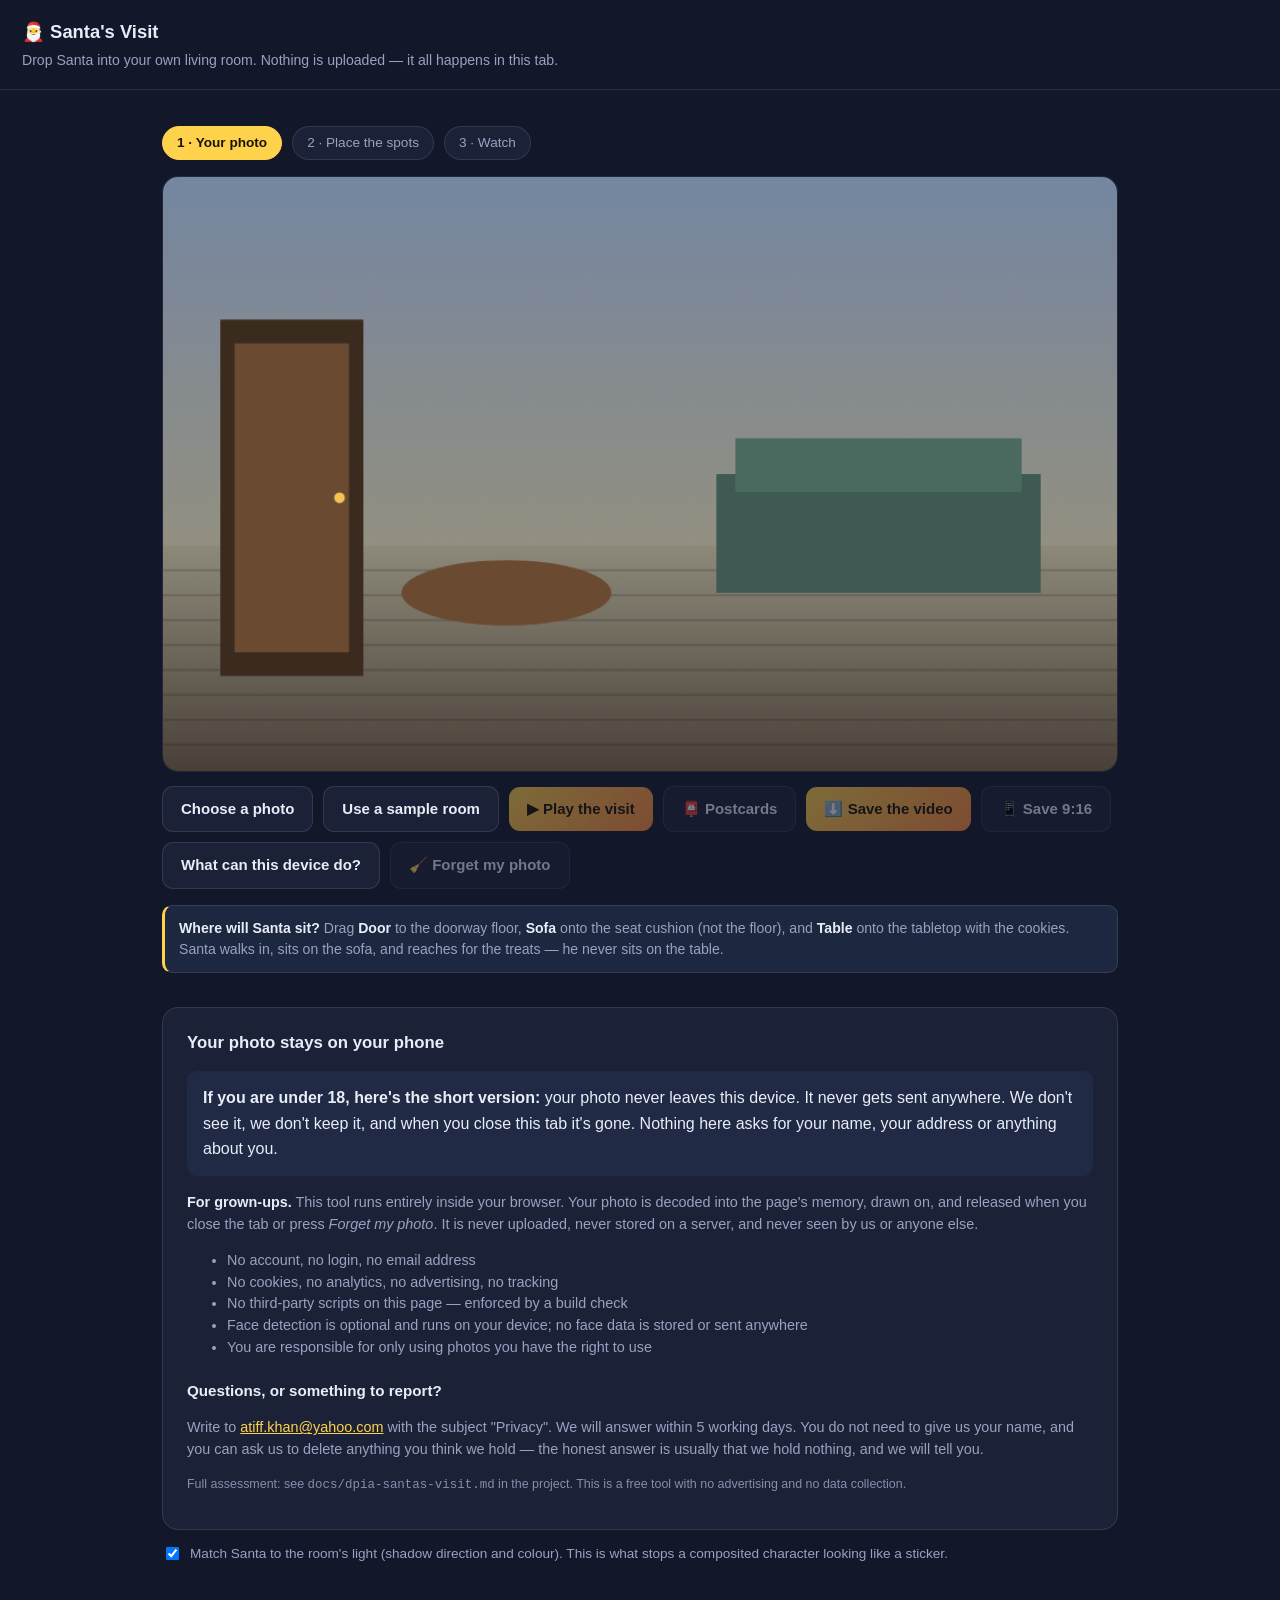
==== index.html @ 7af02dea "Ship Santa's Visit as single copy with sofa seating fixes Replace the bridge-only tree with the Sant" ====
<!DOCTYPE html>
<html lang="en">
<head>
<meta charset="UTF-8">
<meta name="viewport" content="width=device-width, initial-scale=1.0">
<title>Santa's Visit</title>
<style>
  :root { --bg:#12172a; --panel:#1b2238; --line:rgba(255,255,255,.10);
          --text:#e9edf7; --mute:#98a2c0; --accent:#ffd24c; }
  * { box-sizing:border-box; }
  body { margin:0; background:var(--bg); color:var(--text);
         font:15px/1.5 -apple-system,BlinkMacSystemFont,"Segoe UI",Roboto,sans-serif; }
  header { padding:18px 22px; border-bottom:1px solid var(--line); }
  header h1 { margin:0; font-size:1.15rem; }
  header p { margin:4px 0 0; color:var(--mute); font-size:.88rem; }
  .wrap { max-width:1000px; margin:0 auto; padding:20px 22px 60px; }
  .steps { display:flex; gap:10px; flex-wrap:wrap; margin:16px 0; }
  .step { background:var(--panel); border:1px solid var(--line); border-radius:999px;
          padding:6px 14px; font-size:.85rem; color:var(--mute); }
  .step.on { color:#1a1400; background:var(--accent); border-color:var(--accent); font-weight:600; }
  .stage { position:relative; background:#0b1020; border:1px solid var(--line);
           border-radius:16px; overflow:hidden; }
  canvas { display:block; width:100%; height:auto; }
  .pin { position:absolute; transform:translate(-50%,-50%); cursor:grab;
         font-size:26px; filter:drop-shadow(0 2px 4px rgba(0,0,0,.6)); user-select:none; }
  .pin.drag { cursor:grabbing; }
  .pin span { position:absolute; left:50%; top:100%; transform:translateX(-50%);
              background:rgba(0,0,0,.65); color:#fff; font-size:11px; padding:2px 7px;
              border-radius:999px; white-space:nowrap; }
  .bar { display:flex; gap:10px; align-items:center; flex-wrap:wrap; margin-top:14px; }
  button { font:inherit; font-weight:600; padding:11px 18px; border-radius:11px;
           border:0; cursor:pointer; background:linear-gradient(135deg,#ffd24c,#ff8b3d); color:#1a1400; }
  button.ghost { background:var(--panel); color:var(--text); border:1px solid var(--line); }
  button:disabled { opacity:.45; cursor:not-allowed; }
  .note { background:#1d2740; border:1px solid var(--line); border-left:3px solid var(--accent);
          border-radius:10px; padding:12px 14px; margin:16px 0; color:var(--mute); font-size:.88rem; }
  .note b { color:var(--text); }
  .privacy-box { margin-top:34px; background:var(--panel); border:1px solid var(--line);
                 border-radius:16px; padding:22px 24px; }
  .privacy-box h2 { margin:0 0 12px; font-size:1.05rem; }
  .privacy-box h3 { margin:22px 0 6px; font-size:.95rem; }
  .privacy-box p, .privacy-box li { color:var(--mute); font-size:.9rem; }
  .privacy-box strong { color:var(--text); }
  .privacy-box a { color:var(--accent); }
  /* The short version a child can actually read. */
  .privacy-box .kid { background:#202a45; border-left:3px solid var(--good);
                      border-radius:10px; padding:14px 16px; color:var(--text);
                      font-size:1rem; line-height:1.6; }
  .privacy-box .fine { font-size:.78rem; opacity:.85; }
  label.privacy { display:flex; gap:8px; align-items:flex-start; color:var(--mute);
                  font-size:.85rem; margin-top:14px; }
</style>
</head>
<body>
<header>
  <h1>🎅 Santa's Visit</h1>
  <p>Drop Santa into your own living room. Nothing is uploaded — it all happens in this tab.</p>
</header>

<div class="wrap">
  <div class="steps" id="steps">
    <div class="step on" data-s="0">1 · Your photo</div>
    <div class="step" data-s="1">2 · Place the spots</div>
    <div class="step" data-s="2">3 · Watch</div>
  </div>

  <div class="stage" id="stage">
    <canvas id="cv" width="900" height="560"></canvas>
    <div class="pin" id="pin-door"   style="left:0;top:0">🚪<span>Door</span></div>
    <div class="pin" id="pin-sofa"   style="left:0;top:0">🛋️<span>Sofa</span></div>
    <div class="pin" id="pin-table"  style="left:0;top:0">🍪<span>Table</span></div>
  </div>

  <div class="bar">
    <button class="ghost" id="choose">Choose a photo</button>
    <input type="file" id="file" accept="image/*" hidden>
    <button class="ghost" id="sample">Use a sample room</button>
    <button id="play" disabled>▶ Play the visit</button>
    <button class="ghost" id="cards" disabled>📮 Postcards</button>
    <button id="save" disabled>⬇️ Save the video</button>
    <button class="ghost" id="vertical" disabled>📱 Save 9:16</button>
    <button class="ghost" id="caps" type="button">What can this device do?</button>
    <button class="ghost" id="forget" disabled>🧹 Forget my photo</button>
  </div>

  <div class="note">
    <b>Where will Santa sit?</b> Drag <b>Door</b> to the doorway floor, <b>Sofa</b>
    onto the seat cushion (not the floor), and <b>Table</b> onto the tabletop with
    the cookies. Santa walks in, sits on the sofa, and reaches for the treats —
    he never sits on the table.
  </div>

  <p id="note" style="color:#ffd24c;font-weight:600;margin:10px 0 0"></p>

  <section class="privacy-box">
    <h2>Your photo stays on your phone</h2>

    <p class="kid">
      <strong>If you are under 18, here's the short version:</strong>
      your photo never leaves this device. It never gets sent anywhere.
      We don't see it, we don't keep it, and when you close this tab it's gone.
      Nothing here asks for your name, your address or anything about you.
    </p>

    <p>
      <strong>For grown-ups.</strong> This tool runs entirely inside your browser.
      Your photo is decoded into the page's memory, drawn on, and released when
      you close the tab or press <em>Forget my photo</em>. It is never uploaded,
      never stored on a server, and never seen by us or anyone else.
    </p>

    <ul>
      <li>No account, no login, no email address</li>
      <li>No cookies, no analytics, no advertising, no tracking</li>
      <li>No third-party scripts on this page — enforced by a build check</li>
      <li>Face detection is optional and runs on your device; no face data is
          stored or sent anywhere</li>
      <li>You are responsible for only using photos you have the right to use</li>
    </ul>

    <!-- Children's code standard 15: children must have a clear, reachable way to
         report a concern or ask for something to be removed. -->
    <h3>Questions, or something to report?</h3>
    <p>
      Write to <a href="mailto:atiff.khan@yahoo.com?subject=Santa%27s%20Visit%20%E2%80%94%20privacy">atiff.khan@yahoo.com</a>
      with the subject "Privacy". We will answer within 5 working days.
      You do not need to give us your name, and you can ask us to delete
      anything you think we hold &mdash; the honest answer is usually that we
      hold nothing, and we will tell you.
    </p>
    <p class="fine">
      Full assessment: see <code>docs/dpia-santas-visit.md</code> in the
      project. This is a free tool with no advertising and no data collection.
    </p>
  </section>

  <label class="privacy">
    <input type="checkbox" id="light" checked>
    Match Santa to the room's light (shadow direction and colour). This is what
    stops a composited character looking like a sticker.
  </label>
</div>

<script src="santa.js"></script>
<script src="engine.js"></script>
<script src="postcards.js"></script>
<script src="export.js"></script>
<script>
(function () {
  const cv = document.getElementById("cv"), ctx = cv.getContext("2d");
  const stage = document.getElementById("stage");
  const pins = {
    door: document.getElementById("pin-door"),
    sofa: document.getElementById("pin-sofa"),
    table: document.getElementById("pin-table"),
  };
  const playBtn = document.getElementById("play");
  const wipeBtn = document.getElementById("forget");
  // Hoisted with the other lookups: reset() references these, and keeping them
  // below their first use would leave a temporal-dead-zone trap for whoever
  // edits this next.
  const saveBtn = document.getElementById("save");
  const vertBtn = document.getElementById("vertical");
  const capsBtn = document.getElementById("caps");

  let photo = null, anchors = null, phase = 0, t0 = 0, raf = 0;

  // A built-in sample room so the demo works before you choose a photo.
  function sampleRoom() {
    const g = ctx.createLinearGradient(0, 0, 0, cv.height);
    g.addColorStop(0, "#6d7f9c"); g.addColorStop(0.62, "#8d8a7a"); g.addColorStop(1, "#4a4038");
    ctx.fillStyle = g; ctx.fillRect(0, 0, cv.width, cv.height);
    // back wall + floor boards
    ctx.fillStyle = "rgba(255,255,255,.05)"; ctx.fillRect(0, 0, cv.width, cv.height * 0.62);
    ctx.strokeStyle = "rgba(0,0,0,.16)"; ctx.lineWidth = 2;
    for (let i = 1; i < 9; i++) {
      const y = cv.height * (0.62 + i * 0.042);
      ctx.beginPath(); ctx.moveTo(0, y); ctx.lineTo(cv.width, y); ctx.stroke();
    }
    // sofa (right), table (centre-left), door (left)
    ctx.fillStyle = "#3f5a52";
    ctx.fillRect(cv.width * 0.58, cv.height * 0.50, cv.width * 0.34, cv.height * 0.20);
    ctx.fillStyle = "#4a6a60";
    ctx.fillRect(cv.width * 0.60, cv.height * 0.44, cv.width * 0.30, cv.height * 0.09);
    ctx.fillStyle = "#6b4a32";
    ctx.beginPath(); ctx.ellipse(cv.width * 0.36, cv.height * 0.70, cv.width * 0.11, cv.height * 0.055, 0, 0, 7); ctx.fill();
    ctx.fillStyle = "#3b2b1e";
    ctx.fillRect(cv.width * 0.06, cv.height * 0.24, cv.width * 0.15, cv.height * 0.60);
    ctx.fillStyle = "#6b4a32";
    ctx.fillRect(cv.width * 0.075, cv.height * 0.28, cv.width * 0.12, cv.height * 0.52);
    ctx.fillStyle = "#f5c451";
    ctx.beginPath(); ctx.arc(cv.width * 0.185, cv.height * 0.54, 5, 0, 7); ctx.fill();
    return "sample";
  }

  function setStep(n) {
    document.querySelectorAll(".step").forEach(s => s.classList.toggle("on", +s.dataset.s === n));
  }
  function showPins(on) {
    Object.values(pins).forEach(p => p.style.display = on ? "" : "none");
  }
  function placePins() {
    if (!anchors) return;
    for (const k in pins) {
      pins[k].style.left = (anchors[k].x / cv.width * 100) + "%";
      pins[k].style.top = (anchors[k].y / cv.height * 100) + "%";
    }
  }

  // ---- drag the markers ----
  let drag = null;
  for (const key in pins) {
    const el = pins[key];
    el.addEventListener("pointerdown", e => {
      e.preventDefault(); el.setPointerCapture(e.pointerId);
      drag = key; el.classList.add("drag"); stopPlay();
    });
    el.addEventListener("pointermove", e => {
      if (drag !== key || !anchors) return;
      const r = stage.getBoundingClientRect();
      anchors[key] = {
        x: Math.max(0, Math.min(cv.width, (e.clientX - r.left) / r.width * cv.width)),
        y: Math.max(0, Math.min(cv.height, (e.clientY - r.top) / r.height * cv.height)),
      };
      placePins(); draw(0);
    });
    const end = () => { if (drag === key) { drag = null; el.classList.remove("drag"); } };
    el.addEventListener("pointerup", end);
    el.addEventListener("pointercancel", end);
  }

  // ---- render ----
  function draw(time) {
    const matchLight = document.getElementById("light").checked;
    const scene = {
      w: cv.width, h: cv.height, anchors, photo,
      duration: 11, light: { x: -0.55, y: 0.35 }, matchLight,
      tint: photo ? Scene.sampleRoomColour(ctx, cv.width, cv.height) : { r: 1, g: 1, b: 1 },
    };
    Scene.renderFrame(ctx, Santa, scene, time);
  }

  function loop(ts) {
    if (!t0) t0 = ts;
    const el = (ts - t0) / 1000;
    draw(el % 11.6);
    raf = requestAnimationFrame(loop);
  }
  function stopPlay() { cancelAnimationFrame(raf); raf = 0; t0 = 0; }

  function play() {
    if (!anchors) return;
    setStep(2); showPins(false); playBtn.disabled = true;
    stopPlay(); t0 = 0; raf = requestAnimationFrame(loop);
    setTimeout(() => {           // loop once, then hand control back
      showPins(true); playBtn.disabled = false; setStep(1); stopPlay(); draw(0);
    }, 11600);
  }

  // ---- photo input: read locally, never uploaded ----
  document.getElementById("choose").addEventListener("click", () => document.getElementById("file").click());
  document.getElementById("file").addEventListener("change", e => {
    const f = e.target.files && e.target.files[0];
    if (!f) return;
    const url = URL.createObjectURL(f);
    const img = new Image();
    img.onload = () => {
      // Downscale large photos: a 108MP phone photo will not fit a canvas.
      const MAXW = 1600;
      const s = Math.min(1, MAXW / img.width);
      cv.width = Math.round(img.width * s);
      cv.height = Math.round(img.height * s);
      photo = img; URL.revokeObjectURL(url);
      reset(); setStep(1);
    };
    img.src = url;
  });

  document.getElementById("sample").addEventListener("click", () => {
    photo = null;
    cv.width = 900; cv.height = 560;
    sampleRoom(); reset(); setStep(1);
  });

  function reset() {
    // Sofa pin = seat cushion; door = floor; table = tabletop with treats.
    anchors = {
      door:  { x: cv.width * 0.14, y: cv.height * 0.86 },
      sofa:  { x: cv.width * 0.74, y: cv.height * 0.56 },
      table: { x: cv.width * 0.36, y: cv.height * 0.68 },
    };
    playBtn.disabled = false; wipeBtn.disabled = false;
    document.getElementById("cards").disabled = false;
    saveBtn.disabled = false; vertBtn.disabled = false;
    showPins(true); placePins(); draw(0);
  }

  // ---- postcards --------------------------------------------------------
  // Three keepsakes from the same room: the captured moment, a certificate,
  // and the route map. All drawn on this device; nothing is uploaded.
  const CARDS = [
    ["evidence",    "The Evidence"],
    ["certificate", "Certificate of Good Behaviour"],
    ["route",       "Santa's Route Log"],
  ];
  let cardIdx = 0;
  const note = document.getElementById("note");
  function drawCard() {
    if (!anchors) return;
    // Flatten the room into its own canvas so the card can composite it.
    const base = document.createElement("canvas");
    base.width = cv.width; base.height = cv.height;
    base.getContext("2d").drawImage(photo, 0, 0, cv.width, cv.height);
    ctx.clearRect(0, 0, cv.width, cv.height);
    Postcards.render(ctx, CARDS[cardIdx][0], {
      w: cv.width, h: cv.height, room: base, anchors,
      roomW: cv.width, roomH: cv.height,
      date: new Date().toLocaleDateString(undefined, { day: "numeric", month: "long" }),
    });
  }
  document.getElementById("cards").addEventListener("click", () => {
    if (!anchors || !photo) return;
    stopPlay(); showPins(false); setStep(2);
    drawCard();
    note.textContent = CARDS[cardIdx][1];
    cardIdx = (cardIdx + 1) % CARDS.length;
    document.getElementById("cards").textContent = "📮 Next: " + CARDS[cardIdx][1];
  });

  // Vertical 9:16 for Stories / Reels / TikTok / Shorts. Re-renders at each
  // step and letterboxes, so the door and the sofa both survive the crop.
  vertBtn.addEventListener("click", async () => {
    if (!anchors) return;
    stopPlay(); showPins(false);
    vertBtn.disabled = true;
    try {
      const res = await ExportVideo.exportVideo(cv, sceneRenderer(), {
        duration: 11, fps: 30,
        onProgress: (f) => { note.textContent = "Making the vertical cut… " + Math.round(f * 100) + "%"; },
      });
      const v = ExportVideo.verticalCanvas(cv, { caption: "Santa came to our house 🎅" });
      const vctx = v.getContext("2d");
      const out = document.createElement("canvas");
      out.width = v.width; out.height = v.height;
      const octx = out.getContext("2d");
      const track = v.captureStream(0);
      const t2 = track.getVideoTracks()[0];
      const chunks = [];
      const mime = ExportVideo.capabilities().mime;
      const rec = new MediaRecorder(track, { mimeType: mime, videoBitsPerSecond: 3_000_000 });
      rec.ondataavailable = (e) => { if (e.data && e.data.size) chunks.push(e.data); };
      const stopped = new Promise((r) => { rec.onstop = r; });
      rec.start();
      const total = res.frames;
      for (let i = 0; i < total; i++) {
        sceneRenderer()(i / (total - 1));
        octx.drawImage(v, 0, 0);
        if (t2.requestFrame) t2.requestFrame();
        await new Promise((r) => requestAnimationFrame(r));
      }
      rec.stop(); await stopped; t2.stop();
      const blob = new Blob(chunks, { type: mime });
      ExportVideo.download(blob, ExportVideo.suggestName("vertical." + (mime.indexOf("mp4") === 0 ? "mp4" : "webm")));
      note.textContent = "Vertical saved · " + v.width + "x" + v.height;
    } catch (e) {
      note.textContent = "Could not save the vertical cut: " + e.message;
    } finally {
      vertBtn.disabled = false;
    }
  });

  playBtn.addEventListener("click", play);

  // ---- save the video ----------------------------------------------------
  // Frame-paced, not wall-clock paced, so the file cannot claim a duration it
  // does not have. See export.js for why that matters.
  function sceneRenderer() {
    return (t) => Scene.renderFrame(ctx, Santa, {
      w: cv.width, h: cv.height, anchors, photo, duration: 11,
      light: { x: -0.55, y: 0.35 },
      matchLight: document.getElementById("light").checked,
      tint: photo ? Scene.sampleRoomColour(ctx, cv.width, cv.height)
                  : { r: 1, g: 1, b: 1 },
    }, t * 11);
  }

  capsBtn.addEventListener("click", () => {
    const c = ExportVideo.capabilities();
    note.textContent = c.mediaRecorder
      ? "Recorder: " + c.mime + (c.sharesToWhatsApp ? " (WhatsApp-ready)" : " (not WhatsApp-ready)") +
        " · frame-paced: " + (c.deterministic ? "yes" : "no, falls back to realtime") +
        " · WebCodecs: " + (c.webCodecs ? "yes" : "no")
      : "This browser cannot record video.";
  });

  saveBtn.addEventListener("click", async () => {
    if (!anchors) return;
    stopPlay(); showPins(false);
    saveBtn.disabled = true;
    const was = note.textContent;
    try {
      const res = await ExportVideo.exportVideo(cv, sceneRenderer(), {
        duration: 11, fps: 30,
        onProgress: (f) => { note.textContent = "Recording… " + Math.round(f * 100) + "%"; },
      });
      if (res.size < 10000) throw new Error("The recording came out empty.");
      ExportVideo.download(res.blob, ExportVideo.suggestName(res.mime.indexOf("mp4") === 0 ? "mp4" : "webm"));
      note.textContent = "Saved · " + (res.size / 1048576).toFixed(1) + " MB · " +
        res.mime.split(";")[0] + (res.deterministic ? " · frame-accurate" : " · realtime");
    } catch (e) {
      note.textContent = "Could not save: " + e.message;
    } finally {
      saveBtn.disabled = false;
      setTimeout(() => { if (note.textContent.indexOf("Saved") === 0) note.textContent = was; }, 4000);
    }
  });
  document.getElementById("light").addEventListener("change", () => draw(0));

  // The privacy kill switch (FR-19): drop every trace of the photo.
  wipeBtn.addEventListener("click", () => {
    stopPlay();
    if (photo) { photo.src && (photo.src = ""); photo = null; }
    document.getElementById("file").value = "";
    anchors = null; showPins(false);
    ctx.clearRect(0, 0, cv.width, cv.height);
    playBtn.disabled = true; wipeBtn.disabled = true;
    document.getElementById("cards").disabled = true;
    saveBtn.disabled = true; vertBtn.disabled = true; setStep(0);
  });

  // Start on the sample so the page is never empty.
  cv.width = 900; cv.height = 560; sampleRoom(); showPins(false);
})();
</script>
</body>
</html>
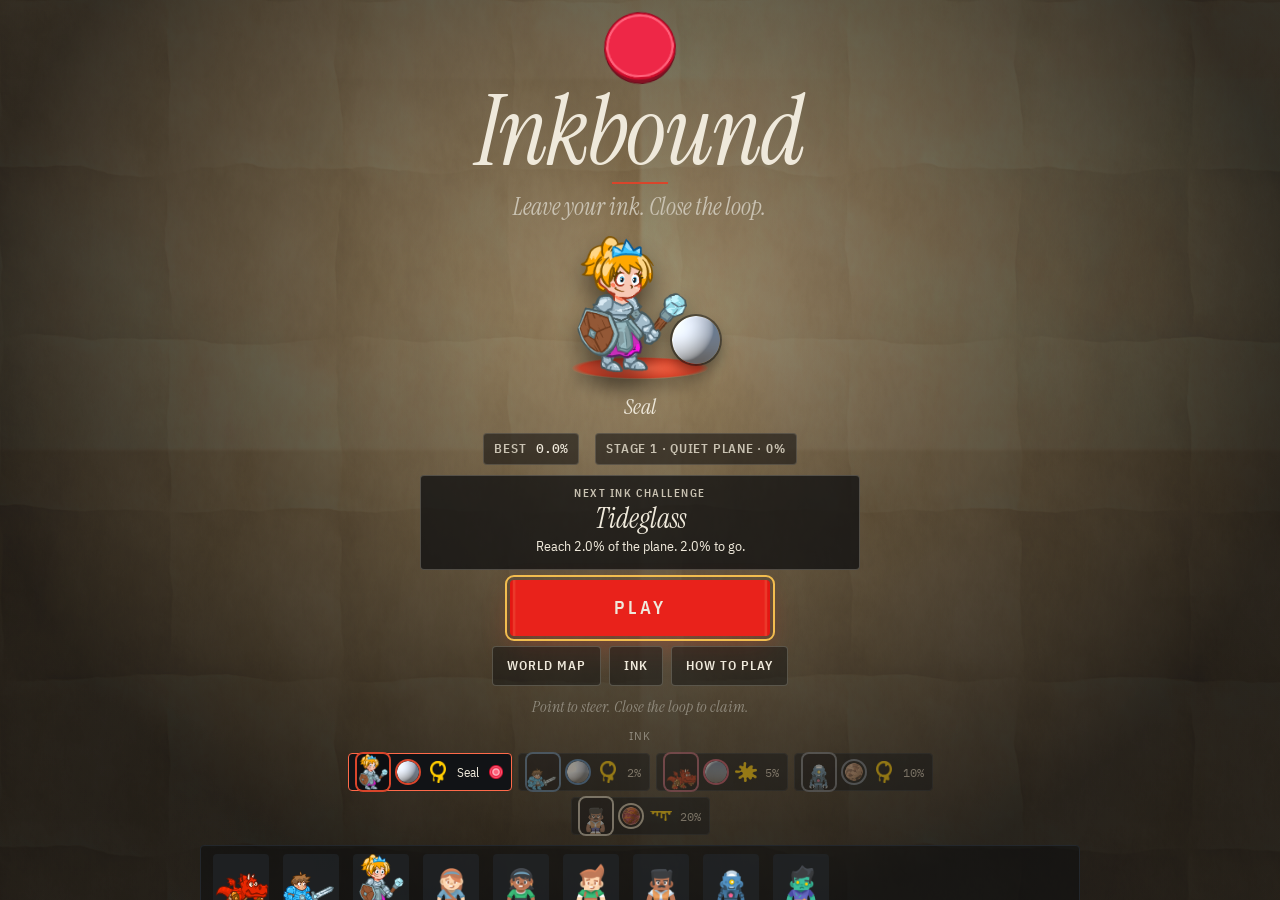
==== commit 9d5610f9: "Publish the Inkbound site root for GitHub Pages. index.html, src, css, and assets sit at the branch " ====
--- a/index.html
+++ b/index.html
@@ -1,436 +1,208 @@
-<!DOCTYPE html>
+<!doctype html>
 <html lang="en">
 <head>
-<meta charset="UTF-8">
-<meta name="viewport" content="width=device-width, initial-scale=1.0">
-<title>Santa's Visit</title>
-<style>
-  :root { --bg:#12172a; --panel:#1b2238; --line:rgba(255,255,255,.10);
-          --text:#e9edf7; --mute:#98a2c0; --accent:#ffd24c; }
-  * { box-sizing:border-box; }
-  body { margin:0; background:var(--bg); color:var(--text);
-         font:15px/1.5 -apple-system,BlinkMacSystemFont,"Segoe UI",Roboto,sans-serif; }
-  header { padding:18px 22px; border-bottom:1px solid var(--line); }
-  header h1 { margin:0; font-size:1.15rem; }
-  header p { margin:4px 0 0; color:var(--mute); font-size:.88rem; }
-  .wrap { max-width:1000px; margin:0 auto; padding:20px 22px 60px; }
-  .steps { display:flex; gap:10px; flex-wrap:wrap; margin:16px 0; }
-  .step { background:var(--panel); border:1px solid var(--line); border-radius:999px;
-          padding:6px 14px; font-size:.85rem; color:var(--mute); }
-  .step.on { color:#1a1400; background:var(--accent); border-color:var(--accent); font-weight:600; }
-  .stage { position:relative; background:#0b1020; border:1px solid var(--line);
-           border-radius:16px; overflow:hidden; }
-  canvas { display:block; width:100%; height:auto; }
-  .pin { position:absolute; transform:translate(-50%,-50%); cursor:grab;
-         font-size:26px; filter:drop-shadow(0 2px 4px rgba(0,0,0,.6)); user-select:none; }
-  .pin.drag { cursor:grabbing; }
-  .pin span { position:absolute; left:50%; top:100%; transform:translateX(-50%);
-              background:rgba(0,0,0,.65); color:#fff; font-size:11px; padding:2px 7px;
-              border-radius:999px; white-space:nowrap; }
-  .bar { display:flex; gap:10px; align-items:center; flex-wrap:wrap; margin-top:14px; }
-  button { font:inherit; font-weight:600; padding:11px 18px; border-radius:11px;
-           border:0; cursor:pointer; background:linear-gradient(135deg,#ffd24c,#ff8b3d); color:#1a1400; }
-  button.ghost { background:var(--panel); color:var(--text); border:1px solid var(--line); }
-  button:disabled { opacity:.45; cursor:not-allowed; }
-  .note { background:#1d2740; border:1px solid var(--line); border-left:3px solid var(--accent);
-          border-radius:10px; padding:12px 14px; margin:16px 0; color:var(--mute); font-size:.88rem; }
-  .note b { color:var(--text); }
-  .privacy-box { margin-top:34px; background:var(--panel); border:1px solid var(--line);
-                 border-radius:16px; padding:22px 24px; }
-  .privacy-box h2 { margin:0 0 12px; font-size:1.05rem; }
-  .privacy-box h3 { margin:22px 0 6px; font-size:.95rem; }
-  .privacy-box p, .privacy-box li { color:var(--mute); font-size:.9rem; }
-  .privacy-box strong { color:var(--text); }
-  .privacy-box a { color:var(--accent); }
-  /* The short version a child can actually read. */
-  .privacy-box .kid { background:#202a45; border-left:3px solid var(--good);
-                      border-radius:10px; padding:14px 16px; color:var(--text);
-                      font-size:1rem; line-height:1.6; }
-  .privacy-box .fine { font-size:.78rem; opacity:.85; }
-  label.privacy { display:flex; gap:8px; align-items:flex-start; color:var(--mute);
-                  font-size:.85rem; margin-top:14px; }
-</style>
+  <meta charset="utf-8">
+  <meta name="viewport" content="width=device-width, initial-scale=1, viewport-fit=cover, user-scalable=no">
+  <meta name="theme-color" content="#0b0c0e">
+  <meta name="color-scheme" content="dark">
+  <meta name="description" content="Inkbound — steer your ink across the plane, close the loop, claim what you enclose.">
+  <link rel="icon" href="data:image/svg+xml,%3Csvg xmlns='http://www.w3.org/2000/svg' viewBox='0 0 32 32'%3E%3Crect width='32' height='32' rx='5' fill='%23d9452b'/%3E%3C/svg%3E">
+  <title>Inkbound</title>
+
+  <link rel="preconnect" href="https://fonts.googleapis.com">
+  <link rel="preconnect" href="https://fonts.gstatic.com" crossorigin>
+  <link rel="stylesheet" href="https://fonts.googleapis.com/css2?family=IBM+Plex+Mono:wght@500&family=IBM+Plex+Sans+Condensed:wght@400;500;600&family=Instrument+Serif:ital@0;1&display=swap">
+  <link rel="stylesheet" href="css/style.css?v=pages-1">
+
+  <script type="module" src="src/main.js?v=pages-1"></script>
 </head>
-<body>
-<header>
-  <h1>🎅 Santa's Visit</h1>
-  <p>Drop Santa into your own living room. Nothing is uploaded — it all happens in this tab.</p>
-</header>
-
-<div class="wrap">
-  <div class="steps" id="steps">
-    <div class="step on" data-s="0">1 · Your photo</div>
-    <div class="step" data-s="1">2 · Place the spots</div>
-    <div class="step" data-s="2">3 · Watch</div>
-  </div>
-
-  <div class="stage" id="stage">
-    <canvas id="cv" width="900" height="560"></canvas>
-    <div class="pin" id="pin-door"   style="left:0;top:0">🚪<span>Door</span></div>
-    <div class="pin" id="pin-sofa"   style="left:0;top:0">🛋️<span>Sofa</span></div>
-    <div class="pin" id="pin-table"  style="left:0;top:0">🍪<span>Table</span></div>
-  </div>
-
-  <div class="bar">
-    <button class="ghost" id="choose">Choose a photo</button>
-    <input type="file" id="file" accept="image/*" hidden>
-    <button class="ghost" id="sample">Use a sample room</button>
-    <button id="play" disabled>▶ Play the visit</button>
-    <button class="ghost" id="cards" disabled>📮 Postcards</button>
-    <button id="save" disabled>⬇️ Save the video</button>
-    <button class="ghost" id="vertical" disabled>📱 Save 9:16</button>
-    <button class="ghost" id="caps" type="button">What can this device do?</button>
-    <button class="ghost" id="forget" disabled>🧹 Forget my photo</button>
-  </div>
-
-  <div class="note">
-    <b>Where will Santa sit?</b> Drag <b>Door</b> to the doorway floor, <b>Sofa</b>
-    onto the seat cushion (not the floor), and <b>Table</b> onto the tabletop with
-    the cookies. Santa walks in, sits on the sofa, and reaches for the treats —
-    he never sits on the table.
-  </div>
-
-  <p id="note" style="color:#ffd24c;font-weight:600;margin:10px 0 0"></p>
-
-  <section class="privacy-box">
-    <h2>Your photo stays on your phone</h2>
-
-    <p class="kid">
-      <strong>If you are under 18, here's the short version:</strong>
-      your photo never leaves this device. It never gets sent anywhere.
-      We don't see it, we don't keep it, and when you close this tab it's gone.
-      Nothing here asks for your name, your address or anything about you.
-    </p>
-
-    <p>
-      <strong>For grown-ups.</strong> This tool runs entirely inside your browser.
-      Your photo is decoded into the page's memory, drawn on, and released when
-      you close the tab or press <em>Forget my photo</em>. It is never uploaded,
-      never stored on a server, and never seen by us or anyone else.
-    </p>
-
-    <ul>
-      <li>No account, no login, no email address</li>
-      <li>No cookies, no analytics, no advertising, no tracking</li>
-      <li>No third-party scripts on this page — enforced by a build check</li>
-      <li>Face detection is optional and runs on your device; no face data is
-          stored or sent anywhere</li>
-      <li>You are responsible for only using photos you have the right to use</li>
-    </ul>
-
-    <!-- Children's code standard 15: children must have a clear, reachable way to
-         report a concern or ask for something to be removed. -->
-    <h3>Questions, or something to report?</h3>
-    <p>
-      Write to <a href="mailto:atiff.khan@yahoo.com?subject=Santa%27s%20Visit%20%E2%80%94%20privacy">atiff.khan@yahoo.com</a>
-      with the subject "Privacy". We will answer within 5 working days.
-      You do not need to give us your name, and you can ask us to delete
-      anything you think we hold &mdash; the honest answer is usually that we
-      hold nothing, and we will tell you.
-    </p>
-    <p class="fine">
-      Full assessment: see <code>docs/dpia-santas-visit.md</code> in the
-      project. This is a free tool with no advertising and no data collection.
-    </p>
-  </section>
-
-  <label class="privacy">
-    <input type="checkbox" id="light" checked>
-    Match Santa to the room's light (shadow direction and colour). This is what
-    stops a composited character looking like a sticker.
-  </label>
-</div>
-
-<script src="santa.js"></script>
-<script src="engine.js"></script>
-<script src="postcards.js"></script>
-<script src="export.js"></script>
-<script>
-(function () {
-  const cv = document.getElementById("cv"), ctx = cv.getContext("2d");
-  const stage = document.getElementById("stage");
-  const pins = {
-    door: document.getElementById("pin-door"),
-    sofa: document.getElementById("pin-sofa"),
-    table: document.getElementById("pin-table"),
-  };
-  const playBtn = document.getElementById("play");
-  const wipeBtn = document.getElementById("forget");
-  // Hoisted with the other lookups: reset() references these, and keeping them
-  // below their first use would leave a temporal-dead-zone trap for whoever
-  // edits this next.
-  const saveBtn = document.getElementById("save");
-  const vertBtn = document.getElementById("vertical");
-  const capsBtn = document.getElementById("caps");
-
-  let photo = null, anchors = null, phase = 0, t0 = 0, raf = 0;
-
-  // A built-in sample room so the demo works before you choose a photo.
-  function sampleRoom() {
-    const g = ctx.createLinearGradient(0, 0, 0, cv.height);
-    g.addColorStop(0, "#6d7f9c"); g.addColorStop(0.62, "#8d8a7a"); g.addColorStop(1, "#4a4038");
-    ctx.fillStyle = g; ctx.fillRect(0, 0, cv.width, cv.height);
-    // back wall + floor boards
-    ctx.fillStyle = "rgba(255,255,255,.05)"; ctx.fillRect(0, 0, cv.width, cv.height * 0.62);
-    ctx.strokeStyle = "rgba(0,0,0,.16)"; ctx.lineWidth = 2;
-    for (let i = 1; i < 9; i++) {
-      const y = cv.height * (0.62 + i * 0.042);
-      ctx.beginPath(); ctx.moveTo(0, y); ctx.lineTo(cv.width, y); ctx.stroke();
-    }
-    // sofa (right), table (centre-left), door (left)
-    ctx.fillStyle = "#3f5a52";
-    ctx.fillRect(cv.width * 0.58, cv.height * 0.50, cv.width * 0.34, cv.height * 0.20);
-    ctx.fillStyle = "#4a6a60";
-    ctx.fillRect(cv.width * 0.60, cv.height * 0.44, cv.width * 0.30, cv.height * 0.09);
-    ctx.fillStyle = "#6b4a32";
-    ctx.beginPath(); ctx.ellipse(cv.width * 0.36, cv.height * 0.70, cv.width * 0.11, cv.height * 0.055, 0, 0, 7); ctx.fill();
-    ctx.fillStyle = "#3b2b1e";
-    ctx.fillRect(cv.width * 0.06, cv.height * 0.24, cv.width * 0.15, cv.height * 0.60);
-    ctx.fillStyle = "#6b4a32";
-    ctx.fillRect(cv.width * 0.075, cv.height * 0.28, cv.width * 0.12, cv.height * 0.52);
-    ctx.fillStyle = "#f5c451";
-    ctx.beginPath(); ctx.arc(cv.width * 0.185, cv.height * 0.54, 5, 0, 7); ctx.fill();
-    return "sample";
-  }
-
-  function setStep(n) {
-    document.querySelectorAll(".step").forEach(s => s.classList.toggle("on", +s.dataset.s === n));
-  }
-  function showPins(on) {
-    Object.values(pins).forEach(p => p.style.display = on ? "" : "none");
-  }
-  function placePins() {
-    if (!anchors) return;
-    for (const k in pins) {
-      pins[k].style.left = (anchors[k].x / cv.width * 100) + "%";
-      pins[k].style.top = (anchors[k].y / cv.height * 100) + "%";
-    }
-  }
-
-  // ---- drag the markers ----
-  let drag = null;
-  for (const key in pins) {
-    const el = pins[key];
-    el.addEventListener("pointerdown", e => {
-      e.preventDefault(); el.setPointerCapture(e.pointerId);
-      drag = key; el.classList.add("drag"); stopPlay();
-    });
-    el.addEventListener("pointermove", e => {
-      if (drag !== key || !anchors) return;
-      const r = stage.getBoundingClientRect();
-      anchors[key] = {
-        x: Math.max(0, Math.min(cv.width, (e.clientX - r.left) / r.width * cv.width)),
-        y: Math.max(0, Math.min(cv.height, (e.clientY - r.top) / r.height * cv.height)),
-      };
-      placePins(); draw(0);
-    });
-    const end = () => { if (drag === key) { drag = null; el.classList.remove("drag"); } };
-    el.addEventListener("pointerup", end);
-    el.addEventListener("pointercancel", end);
-  }
-
-  // ---- render ----
-  function draw(time) {
-    const matchLight = document.getElementById("light").checked;
-    const scene = {
-      w: cv.width, h: cv.height, anchors, photo,
-      duration: 11, light: { x: -0.55, y: 0.35 }, matchLight,
-      tint: photo ? Scene.sampleRoomColour(ctx, cv.width, cv.height) : { r: 1, g: 1, b: 1 },
-    };
-    Scene.renderFrame(ctx, Santa, scene, time);
-  }
-
-  function loop(ts) {
-    if (!t0) t0 = ts;
-    const el = (ts - t0) / 1000;
-    draw(el % 11.6);
-    raf = requestAnimationFrame(loop);
-  }
-  function stopPlay() { cancelAnimationFrame(raf); raf = 0; t0 = 0; }
-
-  function play() {
-    if (!anchors) return;
-    setStep(2); showPins(false); playBtn.disabled = true;
-    stopPlay(); t0 = 0; raf = requestAnimationFrame(loop);
-    setTimeout(() => {           // loop once, then hand control back
-      showPins(true); playBtn.disabled = false; setStep(1); stopPlay(); draw(0);
-    }, 11600);
-  }
-
-  // ---- photo input: read locally, never uploaded ----
-  document.getElementById("choose").addEventListener("click", () => document.getElementById("file").click());
-  document.getElementById("file").addEventListener("change", e => {
-    const f = e.target.files && e.target.files[0];
-    if (!f) return;
-    const url = URL.createObjectURL(f);
-    const img = new Image();
-    img.onload = () => {
-      // Downscale large photos: a 108MP phone photo will not fit a canvas.
-      const MAXW = 1600;
-      const s = Math.min(1, MAXW / img.width);
-      cv.width = Math.round(img.width * s);
-      cv.height = Math.round(img.height * s);
-      photo = img; URL.revokeObjectURL(url);
-      reset(); setStep(1);
-    };
-    img.src = url;
-  });
-
-  document.getElementById("sample").addEventListener("click", () => {
-    photo = null;
-    cv.width = 900; cv.height = 560;
-    sampleRoom(); reset(); setStep(1);
-  });
-
-  function reset() {
-    // Sofa pin = seat cushion; door = floor; table = tabletop with treats.
-    anchors = {
-      door:  { x: cv.width * 0.14, y: cv.height * 0.86 },
-      sofa:  { x: cv.width * 0.74, y: cv.height * 0.56 },
-      table: { x: cv.width * 0.36, y: cv.height * 0.68 },
-    };
-    playBtn.disabled = false; wipeBtn.disabled = false;
-    document.getElementById("cards").disabled = false;
-    saveBtn.disabled = false; vertBtn.disabled = false;
-    showPins(true); placePins(); draw(0);
-  }
-
-  // ---- postcards --------------------------------------------------------
-  // Three keepsakes from the same room: the captured moment, a certificate,
-  // and the route map. All drawn on this device; nothing is uploaded.
-  const CARDS = [
-    ["evidence",    "The Evidence"],
-    ["certificate", "Certificate of Good Behaviour"],
-    ["route",       "Santa's Route Log"],
-  ];
-  let cardIdx = 0;
-  const note = document.getElementById("note");
-  function drawCard() {
-    if (!anchors) return;
-    // Flatten the room into its own canvas so the card can composite it.
-    const base = document.createElement("canvas");
-    base.width = cv.width; base.height = cv.height;
-    base.getContext("2d").drawImage(photo, 0, 0, cv.width, cv.height);
-    ctx.clearRect(0, 0, cv.width, cv.height);
-    Postcards.render(ctx, CARDS[cardIdx][0], {
-      w: cv.width, h: cv.height, room: base, anchors,
-      roomW: cv.width, roomH: cv.height,
-      date: new Date().toLocaleDateString(undefined, { day: "numeric", month: "long" }),
-    });
-  }
-  document.getElementById("cards").addEventListener("click", () => {
-    if (!anchors || !photo) return;
-    stopPlay(); showPins(false); setStep(2);
-    drawCard();
-    note.textContent = CARDS[cardIdx][1];
-    cardIdx = (cardIdx + 1) % CARDS.length;
-    document.getElementById("cards").textContent = "📮 Next: " + CARDS[cardIdx][1];
-  });
-
-  // Vertical 9:16 for Stories / Reels / TikTok / Shorts. Re-renders at each
-  // step and letterboxes, so the door and the sofa both survive the crop.
-  vertBtn.addEventListener("click", async () => {
-    if (!anchors) return;
-    stopPlay(); showPins(false);
-    vertBtn.disabled = true;
-    try {
-      const res = await ExportVideo.exportVideo(cv, sceneRenderer(), {
-        duration: 11, fps: 30,
-        onProgress: (f) => { note.textContent = "Making the vertical cut… " + Math.round(f * 100) + "%"; },
-      });
-      const v = ExportVideo.verticalCanvas(cv, { caption: "Santa came to our house 🎅" });
-      const vctx = v.getContext("2d");
-      const out = document.createElement("canvas");
-      out.width = v.width; out.height = v.height;
-      const octx = out.getContext("2d");
-      const track = v.captureStream(0);
-      const t2 = track.getVideoTracks()[0];
-      const chunks = [];
-      const mime = ExportVideo.capabilities().mime;
-      const rec = new MediaRecorder(track, { mimeType: mime, videoBitsPerSecond: 3_000_000 });
-      rec.ondataavailable = (e) => { if (e.data && e.data.size) chunks.push(e.data); };
-      const stopped = new Promise((r) => { rec.onstop = r; });
-      rec.start();
-      const total = res.frames;
-      for (let i = 0; i < total; i++) {
-        sceneRenderer()(i / (total - 1));
-        octx.drawImage(v, 0, 0);
-        if (t2.requestFrame) t2.requestFrame();
-        await new Promise((r) => requestAnimationFrame(r));
-      }
-      rec.stop(); await stopped; t2.stop();
-      const blob = new Blob(chunks, { type: mime });
-      ExportVideo.download(blob, ExportVideo.suggestName("vertical." + (mime.indexOf("mp4") === 0 ? "mp4" : "webm")));
-      note.textContent = "Vertical saved · " + v.width + "x" + v.height;
-    } catch (e) {
-      note.textContent = "Could not save the vertical cut: " + e.message;
-    } finally {
-      vertBtn.disabled = false;
-    }
-  });
-
-  playBtn.addEventListener("click", play);
-
-  // ---- save the video ----------------------------------------------------
-  // Frame-paced, not wall-clock paced, so the file cannot claim a duration it
-  // does not have. See export.js for why that matters.
-  function sceneRenderer() {
-    return (t) => Scene.renderFrame(ctx, Santa, {
-      w: cv.width, h: cv.height, anchors, photo, duration: 11,
-      light: { x: -0.55, y: 0.35 },
-      matchLight: document.getElementById("light").checked,
-      tint: photo ? Scene.sampleRoomColour(ctx, cv.width, cv.height)
-                  : { r: 1, g: 1, b: 1 },
-    }, t * 11);
-  }
-
-  capsBtn.addEventListener("click", () => {
-    const c = ExportVideo.capabilities();
-    note.textContent = c.mediaRecorder
-      ? "Recorder: " + c.mime + (c.sharesToWhatsApp ? " (WhatsApp-ready)" : " (not WhatsApp-ready)") +
-        " · frame-paced: " + (c.deterministic ? "yes" : "no, falls back to realtime") +
-        " · WebCodecs: " + (c.webCodecs ? "yes" : "no")
-      : "This browser cannot record video.";
-  });
-
-  saveBtn.addEventListener("click", async () => {
-    if (!anchors) return;
-    stopPlay(); showPins(false);
-    saveBtn.disabled = true;
-    const was = note.textContent;
-    try {
-      const res = await ExportVideo.exportVideo(cv, sceneRenderer(), {
-        duration: 11, fps: 30,
-        onProgress: (f) => { note.textContent = "Recording… " + Math.round(f * 100) + "%"; },
-      });
-      if (res.size < 10000) throw new Error("The recording came out empty.");
-      ExportVideo.download(res.blob, ExportVideo.suggestName(res.mime.indexOf("mp4") === 0 ? "mp4" : "webm"));
-      note.textContent = "Saved · " + (res.size / 1048576).toFixed(1) + " MB · " +
-        res.mime.split(";")[0] + (res.deterministic ? " · frame-accurate" : " · realtime");
-    } catch (e) {
-      note.textContent = "Could not save: " + e.message;
-    } finally {
-      saveBtn.disabled = false;
-      setTimeout(() => { if (note.textContent.indexOf("Saved") === 0) note.textContent = was; }, 4000);
-    }
-  });
-  document.getElementById("light").addEventListener("change", () => draw(0));
-
-  // The privacy kill switch (FR-19): drop every trace of the photo.
-  wipeBtn.addEventListener("click", () => {
-    stopPlay();
-    if (photo) { photo.src && (photo.src = ""); photo = null; }
-    document.getElementById("file").value = "";
-    anchors = null; showPins(false);
-    ctx.clearRect(0, 0, cv.width, cv.height);
-    playBtn.disabled = true; wipeBtn.disabled = true;
-    document.getElementById("cards").disabled = true;
-    saveBtn.disabled = true; vertBtn.disabled = true; setStep(0);
-  });
-
-  // Start on the sample so the page is never empty.
-  cv.width = 900; cv.height = 560; sampleRoom(); showPins(false);
-})();
-</script>
+<body data-mode="title">
+  <main class="stage">
+    <canvas id="game" aria-label="Inkbound arena">
+      Inkbound needs a browser with Canvas support.
+    </canvas>
+
+    <section class="title-screen" data-screen="title" aria-labelledby="title-name">
+      <div class="title-screen__plate" aria-hidden="true"></div>
+      <div class="title-screen__shade" aria-hidden="true"></div>
+      <div class="title-screen__grain" aria-hidden="true"></div>
+      <div class="title-screen__content">
+        <header class="title-hero">
+          <span class="title-hero__seal" aria-hidden="true"></span>
+          <h1 class="title-hero__name" id="title-name">Inkbound</h1>
+          <span class="title-hero__rule" aria-hidden="true"></span>
+          <p class="title-hero__tag">Leave your ink. Close the loop.</p>
+        </header>
+
+        <figure class="title-preview">
+          <div class="title-preview__pair">
+            <span class="title-preview__disk" aria-hidden="true"></span>
+            <img class="title-preview__figure" data-title="figure" alt="">
+            <img class="title-preview__orb" data-title="orb" alt="">
+          </div>
+          <figcaption class="title-preview__name" data-title="skin-name">Seal</figcaption>
+        </figure>
+
+        <div class="title-meta">
+          <p class="title-meta__best">Best <span data-title="best">0.0%</span></p>
+          <p class="title-meta__stage" data-title="stage">Stage 1 · Quiet Plane · 0%</p>
+        </div>
+
+        <section class="title-next" data-title="next" aria-label="Next ink challenge">
+          <p class="title-next__kicker">Next ink challenge</p>
+          <p class="title-next__name" data-title="next-name">Tideglass</p>
+          <p class="title-next__gate" data-title="next-gate">Reach 2.0% of the plane. 2.0% to go.</p>
+        </section>
+
+        <button type="button" class="btn-play" data-title="play">Play</button>
+        <nav class="title-routes" aria-label="Menu">
+          <button type="button" class="btn-route" data-title="map">World map</button>
+          <button type="button" class="btn-route" data-title="ink">Ink</button>
+          <button type="button" class="btn-route" data-title="howto">How to play</button>
+        </nav>
+        <p class="title-hint">Point to steer. Close the loop to claim.</p>
+
+        <div class="title-ink">
+          <span class="title-ink__label">Ink</span>
+          <div class="skin-picker" data-title="skins"></div>
+        </div>
+
+        <div class="hud-cast title-cast" data-hud="cast" aria-label="Figures"></div>
+      </div>
+    </section>
+
+    <!--
+      SYS2 world-map mount.
+      data-screen="map" and game.state "map" while this screen is showing.
+      The match does not tick. Replace [data-map="board"] or call
+      window.InkboundFlow.mountMap(function (board, status, catalog) {}).
+      Leave [data-map="play"], [data-map="home"], and [data-map="ink"].
+    -->
+    <section class="shell-screen map-screen" data-screen="map" hidden aria-labelledby="map-title">
+      <div class="shell-screen__plate" aria-hidden="true"></div>
+      <div class="shell-screen__shade" aria-hidden="true"></div>
+      <div class="shell-screen__grain" aria-hidden="true"></div>
+      <div class="shell-screen__content">
+        <p class="shell-kicker">Planes</p>
+        <h2 class="shell-title" id="map-title">World map</h2>
+        <p class="shell-status" data-map="status">Stage 1 · Quiet Plane · 0%</p>
+        <div class="map-board" data-map="board" data-map-hook="sys2" aria-label="Planes"></div>
+        <p class="shell-detail" data-map="detail">Play continues on Quiet Plane.</p>
+        <div class="shell-actions">
+          <button type="button" class="btn-play" data-map="play">Play</button>
+          <button type="button" class="btn-home" data-map="ink">Ink</button>
+          <button type="button" class="btn-home" data-map="home">Home</button>
+        </div>
+      </div>
+    </section>
+
+    <section class="shell-screen howto-screen" data-screen="howto" hidden aria-labelledby="howto-title">
+      <div class="shell-screen__plate" aria-hidden="true"></div>
+      <div class="shell-screen__shade" aria-hidden="true"></div>
+      <div class="shell-screen__grain" aria-hidden="true"></div>
+      <div class="shell-screen__content">
+        <p class="shell-kicker">Before you ink</p>
+        <h2 class="shell-title" id="howto-title">How to play</h2>
+        <ol class="howto-list">
+          <li><strong>Steer.</strong> Point, or hold WASD. The bead keeps moving.</li>
+          <li><strong>Leave a line.</strong> Inside your ink you are safe. Step outside and you lay a wet line.</li>
+          <li><strong>Close the loop.</strong> Come home across your own ink to claim the ground you enclosed.</li>
+          <li><strong>Do not cross your line.</strong> Your own wet trail ends the run.</li>
+          <li><strong>Guard the trail.</strong> An enemy bead on your wet line cuts you. Their body does not. The rim does not.</li>
+          <li><strong>Take the plane.</strong> Own every cell and the plane is yours. Your best share opens new inks.</li>
+        </ol>
+        <div class="shell-actions">
+          <button type="button" class="btn-play" data-howto="play">Play</button>
+          <button type="button" class="btn-home" data-howto="home">Home</button>
+        </div>
+      </div>
+    </section>
+
+    <section class="shell-screen ink-screen" data-screen="ink" hidden aria-labelledby="ink-title">
+      <div class="shell-screen__plate" aria-hidden="true"></div>
+      <div class="shell-screen__shade" aria-hidden="true"></div>
+      <div class="shell-screen__grain" aria-hidden="true"></div>
+      <div class="shell-screen__content">
+        <p class="shell-kicker">Your figure</p>
+        <h2 class="shell-title" id="ink-title">Choose your ink</h2>
+        <figure class="title-preview">
+          <div class="title-preview__pair">
+            <span class="title-preview__disk" aria-hidden="true"></span>
+            <img class="title-preview__figure" data-ink="figure" alt="">
+            <img class="title-preview__orb" data-ink="orb" alt="">
+          </div>
+          <figcaption class="title-preview__name" data-ink="skin-name">Seal</figcaption>
+        </figure>
+        <p class="shell-detail" data-ink="blurb">The stamped vermilion.</p>
+        <p class="shell-detail" data-ink="next">Tideglass</p>
+        <div class="skin-picker ink-picker" data-ink="skins"></div>
+        <div class="shell-actions">
+          <button type="button" class="btn-play" data-ink="play">Play</button>
+          <button type="button" class="btn-home" data-ink="map">World map</button>
+          <button type="button" class="btn-home" data-ink="home">Home</button>
+        </div>
+      </div>
+    </section>
+
+    <!--
+      HUD root. src/render/Hud.js owns everything inside #hud.
+      The child elements below are optional hooks; Hud.js may fill, replace, or ignore them.
+      Class contract is documented in css/style.css.
+    -->
+    <div id="hud" class="hud" aria-hidden="true">
+      <header class="hud__brand brand">
+        <span class="brand__seal" aria-hidden="true"></span>
+        <span class="brand__word">Inkbound</span>
+        <button type="button" class="btn-menu" data-hud="menu">Home</button>
+      </header>
+
+      <section class="hud-percent" aria-live="polite" aria-atomic="true">
+        <span class="hud-percent__value" data-hud="percent">0.0<small>%</small></span>
+        <span class="hud-percent__label">of the plane</span>
+        <span class="hud-percent__best">Best <span data-hud="best">0.0%</span></span>
+        <div class="hud-stage" data-hud="stage">
+          <div class="hud-stage__meta">
+            <span class="hud-stage__name" data-hud="stage-name">Stage 1 · Quiet Plane</span>
+            <span class="hud-stage__pct" data-hud="stage-pct">0%</span>
+          </div>
+          <div class="hud-stage__track" role="progressbar" aria-label="Stage completion" aria-valuemin="0" aria-valuemax="100" aria-valuenow="0" data-hud="stage-bar">
+            <span class="hud-stage__fill" data-hud="stage-fill"></span>
+          </div>
+        </div>
+      </section>
+
+      <ol class="hud-board" data-hud="board" aria-label="Leaderboard"></ol>
+
+      <ol class="hud-feed" data-hud="feed" aria-label="Recent cuts" hidden></ol>
+
+      <p class="hud-hint" data-hud="hint">Point to steer. Close the loop to claim.</p>
+
+      <div class="hud-overlay" data-hud="overlay" role="dialog" aria-modal="true" aria-labelledby="hud-overlay-title" hidden>
+        <div class="hud-overlay__card">
+          <span class="hud-overlay__medal" data-hud="overlay-medal" hidden aria-hidden="true"></span>
+          <p class="hud-overlay__kicker" data-hud="overlay-kicker"></p>
+          <h2 class="hud-overlay__title" id="hud-overlay-title" data-hud="overlay-title"></h2>
+          <p class="hud-overlay__line" data-hud="overlay-line" hidden></p>
+          <p class="hud-overlay__stats" data-hud="overlay-stats"></p>
+          <p class="hud-overlay__best" data-hud="overlay-best"></p>
+          <div class="hud-overlay__unlocks" data-hud="overlay-unlocks" hidden aria-live="polite"></div>
+          <p class="hud-overlay__stage" data-hud="overlay-stage"></p>
+          <div class="hud-overlay__ink">
+            <span class="hud-overlay__ink-label">Ink</span>
+            <div class="skin-picker" data-hud="skins"></div>
+          </div>
+          <div class="hud-overlay__actions">
+            <button type="button" class="btn-restart" data-hud="restart">Restart</button>
+            <button type="button" class="btn-home" data-hud="map">Map</button>
+            <button type="button" class="btn-home" data-hud="home">Home</button>
+          </div>
+        </div>
+      </div>
+    </div>
+
+    <noscript>
+      <p class="noscript">Inkbound needs JavaScript to run.</p>
+    </noscript>
+  </main>
 </body>
 </html>
--- a/css/style.css
+++ b/css/style.css
@@ -0,0 +1,2127 @@
+/* ==========================================================================
+   Inkbound — style.css
+   Tokens are canonical: src/render/* should read them via getComputedStyle
+   rather than hard-coding hex values. See docs/BRAND.md.
+
+   HUD class contract (owned by src/render/Hud.js):
+     #hud.hud                      root, pointer-events: none
+     .hud-percent__value           big % readout (put the unit in <small>)
+     .hud-board > li.hud-board__row
+        style="--row-ink: var(--ink-bot-1)"   per-row ink color
+        .is-self / .is-dead / .is-lead          row states (lead wears the crown)
+        > .hud-board__swatch  .hud-board__name  .hud-board__pct
+     .hud-hint                     add .is-faded to dismiss
+     .title-screen                 home / title; match HUD stays under it until Play
+     .title-cast                   figure plates, home only (not on the playfield)
+     .title-next                   next earned ink; not a shop
+     .hud-feed                     recent cut lines during a match
+     .hud-overlay__kicker          "Last line" or "Sealed" above the death sentence
+     .hud-overlay[hidden]          death / win card; remove [hidden] to show
+        .hud-overlay--win          win variant
+        .hud-overlay__title  .hud-overlay__stats  .btn-restart
+        .hud-overlay__best           new-best line
+        .hud-overlay__unlocks        catalog unlock celebration row
+        .skin-picker > .skin-chip    player ink picker (src/render/SkinPicker.js)
+     .hud-percent__best            persisted best % (data-hud="best")
+   ========================================================================== */
+
+:root {
+  /* Surface */
+  --sumi-950: #0b0c0e;
+  --sumi-900: #111316;
+  --sumi-800: #181b1f;
+  --sumi-700: #23272c;
+  --sumi-600: #353a41;
+
+  /* Text */
+  --bone-100: #efe9db;
+  --bone-300: #c9c2b2;
+  --bone-500: #8f897c;
+
+  /* Inks: dry = owned territory, wet = open trail */
+  --ink-player: #d9452b;
+  --ink-player-wet: #ff6a4a;
+  --ink-bot-1: #1f9e94;
+  --ink-bot-1-wet: #3fd1c4;
+  --ink-bot-2: #c9962e;
+  --ink-bot-2-wet: #f2bd4f;
+  --ink-bot-3: #6f9a3c;
+  --ink-bot-3-wet: #9cc95c;
+  --ink-bot-4: #8d4ea8;
+  --ink-bot-4-wet: #c48ad8;
+  --ink-bot-5: #b85a2a;
+  --ink-bot-5-wet: #e89262;
+  --ink-bot-6: #2f8f6a;
+  --ink-bot-6-wet: #67c9a0;
+  --ink-bot-7: #9a3d88;
+  --ink-bot-7-wet: #d67bc4;
+
+  /* State */
+  --state-cut: #ff6a4a;
+  --state-win: #efe9db;
+  --focus-ring: #f2bd4f;
+
+  /* Type */
+  --font-display: "Instrument Serif", "Iowan Old Style", "Palatino Linotype", Georgia, serif;
+  --font-ui: "IBM Plex Sans Condensed", "Arial Narrow", "Helvetica Neue", Arial, sans-serif;
+  --font-num: "IBM Plex Mono", ui-monospace, "SFMono-Regular", Menlo, Consolas, monospace;
+
+  /* Layout */
+  --hud-pad: clamp(12px, 2.4vw, 28px);
+  --safe-t: env(safe-area-inset-top, 0px);
+  --safe-r: env(safe-area-inset-right, 0px);
+  --safe-b: env(safe-area-inset-bottom, 0px);
+  --safe-l: env(safe-area-inset-left, 0px);
+  --radius: 4px;
+  --hairline: 1px solid var(--sumi-700);
+  --ease-out: cubic-bezier(0.2, 0.7, 0.2, 1);
+}
+
+/* ---------- Reset / base ---------- */
+
+*,
+*::before,
+*::after {
+  box-sizing: border-box;
+}
+
+html,
+body {
+  height: 100%;
+  margin: 0;
+}
+
+body {
+  overflow: hidden;
+  background: var(--sumi-950);
+  color: var(--bone-100);
+  font-family: var(--font-ui);
+  font-size: 15px;
+  line-height: 1.4;
+  -webkit-font-smoothing: antialiased;
+  -moz-osx-font-smoothing: grayscale;
+  -webkit-tap-highlight-color: transparent;
+  user-select: none;
+  -webkit-user-select: none;
+  touch-action: none;
+  overscroll-behavior: none;
+}
+
+/* ---------- Stage + canvas ---------- */
+
+.stage {
+  position: fixed;
+  inset: 0;
+  overflow: hidden;
+  isolation: isolate;
+}
+
+#game {
+  position: absolute;
+  inset: 0;
+  display: block;
+  width: 100%;
+  height: 100%;
+  background: var(--sumi-950);
+  cursor: crosshair;
+  touch-action: none;
+}
+
+/* Catalog parchment under a vignette. Both layers sit under the HUD and never take input.
+   Bitmaps come from --art-* (IMAGE_INDEX), not generated textures.
+   Tiles are large so 1024 paper fiber reads as a sheet, not a muddy repeat. */
+.stage::before {
+  content: "";
+  position: absolute;
+  inset: 0;
+  z-index: 1;
+  pointer-events: none;
+  opacity: 0.11;
+  background-image: var(--art-floor, none), var(--art-plane-grain, none);
+  background-size: 520px 520px, 760px 760px;
+  background-repeat: repeat, repeat;
+  mix-blend-mode: soft-light;
+}
+
+.stage::after {
+  content: "";
+  position: absolute;
+  inset: 0;
+  z-index: 1;
+  pointer-events: none;
+  background: radial-gradient(ellipse at center, transparent 52%, rgb(0 0 0 / 0.62) 100%);
+}
+
+/* ---------- HUD root ---------- */
+
+.hud {
+  position: absolute;
+  inset: 0;
+  z-index: 2;
+  pointer-events: none;
+  padding:
+    calc(var(--hud-pad) + var(--safe-t))
+    calc(var(--hud-pad) + var(--safe-r))
+    calc(var(--hud-pad) + var(--safe-b))
+    calc(var(--hud-pad) + var(--safe-l));
+  display: grid;
+  grid-template-columns: 1fr auto;
+  grid-template-rows: auto 1fr auto;
+  grid-template-areas:
+    "brand  board"
+    "feed   board"
+    "score  hint";
+  gap: var(--hud-pad);
+  text-shadow: 0 1px 2px rgb(0 0 0 / 0.6);
+}
+
+/* ---------- Brand ---------- */
+
+.brand {
+  grid-area: brand;
+  align-self: start;
+  display: inline-flex;
+  align-items: center;
+  gap: 10px;
+}
+
+.brand__seal {
+  width: 28px;
+  height: 28px;
+  background-color: transparent;
+  background-image: var(--art-brand-seal, none), var(--art-icon-circle, none);
+  background-size: 100% 100%, 124% 124%;
+  background-repeat: no-repeat;
+  background-position: center;
+  border-radius: 50%;
+  box-shadow: inset 0 0 0 1px rgb(0 0 0 / 0.25);
+  transform: rotate(-4deg);
+}
+
+.brand__word {
+  font-family: var(--font-display);
+  font-style: italic;
+  font-size: 22px;
+  letter-spacing: 0.01em;
+  color: var(--bone-100);
+}
+
+/* ---------- Territory % ---------- */
+
+.hud-percent {
+  grid-area: score;
+  align-self: end;
+  display: flex;
+  flex-direction: column;
+  gap: 4px;
+  width: min(280px, 78vw);
+  padding: 12px 14px 14px;
+  background: rgb(11 12 14 / 0.72);
+  border: var(--hairline);
+  border-radius: var(--radius);
+  backdrop-filter: blur(8px);
+  -webkit-backdrop-filter: blur(8px);
+}
+
+.hud-percent__value {
+  font-family: var(--font-display);
+  font-size: clamp(52px, 8.5vw, 96px);
+  line-height: 0.85;
+  font-variant-numeric: tabular-nums;
+  color: var(--bone-100);
+  letter-spacing: -0.02em;
+}
+
+.hud-percent__value small {
+  font-size: 0.42em;
+  font-style: italic;
+  margin-left: 0.08em;
+  color: var(--ink-player-wet);
+  letter-spacing: 0;
+}
+
+.hud-percent__label {
+  font-family: var(--font-display);
+  font-style: italic;
+  font-size: 17px;
+  color: var(--bone-300);
+  padding-left: 2px;
+}
+
+.hud-percent__best {
+  margin-top: 6px;
+  padding: 7px 10px;
+  width: fit-content;
+  max-width: 100%;
+  font-family: var(--font-ui);
+  font-size: 15px;
+  font-weight: 600;
+  letter-spacing: 0.06em;
+  text-transform: uppercase;
+  color: var(--bone-100);
+  background: rgb(53 58 65 / 0.95);
+  border: 1px solid rgb(143 137 124 / 0.45);
+  border-radius: var(--radius);
+}
+
+.hud-percent__best [data-hud="best"] {
+  margin-left: 8px;
+  font-family: var(--font-num);
+  font-size: 16px;
+  font-weight: 500;
+  letter-spacing: 0;
+  color: var(--bone-100);
+  font-variant-numeric: tabular-nums;
+}
+
+.hud-stage {
+  margin-top: 8px;
+  padding: 9px 10px 10px;
+  width: 100%;
+  display: flex;
+  flex-direction: column;
+  gap: 8px;
+  background: rgb(35 39 44 / 0.95);
+  border: 1px solid rgb(143 137 124 / 0.35);
+  border-radius: var(--radius);
+}
+
+.hud-stage__meta {
+  display: flex;
+  align-items: baseline;
+  justify-content: space-between;
+  gap: 10px;
+}
+
+.hud-stage__name {
+  font-family: var(--font-display);
+  font-style: italic;
+  font-size: 18px;
+  color: var(--bone-100);
+  white-space: nowrap;
+  overflow: hidden;
+  text-overflow: ellipsis;
+}
+
+.hud-stage__pct {
+  font-family: var(--font-num);
+  font-size: 14px;
+  font-weight: 500;
+  font-variant-numeric: tabular-nums;
+  color: var(--ink-player-wet);
+}
+
+.hud-stage__pct::before {
+  content: "";
+  display: inline-block;
+  width: 12px;
+  height: 12px;
+  margin-right: 6px;
+  vertical-align: -2px;
+  background: var(--art-hud-jewel, none) center / contain no-repeat;
+}
+
+.hud-stage__track {
+  position: relative;
+  height: 10px;
+  width: 100%;
+  background: rgb(201 194 178 / 0.22);
+  border-radius: 3px;
+  overflow: hidden;
+  box-shadow: inset 0 0 0 1px rgb(201 194 178 / 0.35);
+}
+
+.hud-stage__fill {
+  display: block;
+  height: 100%;
+  width: 0%;
+  min-width: 0;
+  background: linear-gradient(90deg, var(--ink-player), var(--ink-player-wet));
+  border-radius: 3px;
+  transition: width 260ms var(--ease-out);
+}
+
+/* ---------- Leaderboard ---------- */
+
+.hud-board {
+  grid-area: board;
+  align-self: start;
+  justify-self: end;
+  list-style: none;
+  margin: 0;
+  padding: 6px 0;
+  min-width: 196px;
+  max-height: min(52vh, 480px);
+  overflow-y: auto;
+  background: rgb(17 19 22 / 0.92);
+  border: var(--hairline);
+  border-radius: var(--radius);
+  backdrop-filter: blur(6px);
+  -webkit-backdrop-filter: blur(6px);
+  text-shadow: none;
+}
+
+.hud-board:empty {
+  display: none;
+}
+
+.hud-board__row {
+  --row-ink: var(--bone-500);
+  display: grid;
+  grid-template-columns: 22px 1fr auto;
+  align-items: center;
+  gap: 8px;
+  padding: 3px 12px;
+  font-size: 14px;
+  color: var(--bone-100);
+  transition: opacity 240ms var(--ease-out);
+}
+
+.hud-board__swatch {
+  width: 22px;
+  height: 26px;
+  border-radius: 4px;
+  background: var(--row-ink) center / contain no-repeat;
+}
+
+.hud-board__row.has-bead .hud-board__swatch {
+  background-color: rgb(11 12 14 / 0.35);
+  background-image: var(--row-art);
+  background-size: contain;
+  background-repeat: no-repeat;
+  background-position: center bottom;
+}
+
+.hud-board__name {
+  overflow: hidden;
+  white-space: nowrap;
+  text-overflow: ellipsis;
+}
+
+.hud-board__pct {
+  font-family: var(--font-num);
+  font-size: 13px;
+  font-variant-numeric: tabular-nums;
+  color: var(--bone-100);
+}
+
+.hud-board__row.is-self {
+  color: var(--bone-100);
+  font-weight: 600;
+  box-shadow: inset 2px 0 0 var(--ink-player);
+}
+
+.hud-board__row.is-dead {
+  opacity: 0.38;
+}
+
+.hud-board__row.is-dead .hud-board__name {
+  text-decoration: line-through;
+  text-decoration-color: var(--row-ink);
+}
+
+/* Catalog medal on the current share leader. Decorative; rank is the order. */
+.hud-board__row.is-lead .hud-board__name::before {
+  content: "";
+  display: inline-block;
+  width: 14px;
+  height: 16px;
+  margin-right: 6px;
+  vertical-align: -3px;
+  background: var(--art-leader-medal, none) center / contain no-repeat;
+}
+
+/* ---------- Kill feed ---------- */
+
+.hud-feed {
+  grid-area: feed;
+  align-self: end;
+  justify-self: start;
+  list-style: none;
+  margin: 0;
+  padding: 8px 12px;
+  min-width: 200px;
+  max-width: min(340px, 48vw);
+  background: rgb(17 19 22 / 0.92);
+  border: var(--hairline);
+  border-left: 3px solid var(--state-cut);
+  border-radius: var(--radius);
+  text-shadow: none;
+}
+
+.hud-feed[hidden] {
+  display: none;
+}
+
+.hud-feed__line {
+  margin: 0;
+  padding: 2px 0;
+  font-size: 14px;
+  line-height: 1.3;
+  color: var(--bone-100);
+}
+
+.hud-feed__line.is-you {
+  color: var(--ink-player-wet);
+  font-weight: 600;
+}
+
+/* The catalog gallery stays on the home screen. A match never paints it. */
+body[data-mode="playing"] .hud-cast,
+body[data-mode="playing"] [data-hud="cast"] {
+  display: none !important;
+}
+
+/* ---------- Hint ---------- */
+
+.hud-hint {
+  grid-area: hint;
+  align-self: end;
+  justify-self: end;
+  margin: 0;
+  font-family: var(--font-display);
+  font-style: italic;
+  font-size: 17px;
+  color: var(--bone-500);
+  transition: opacity 600ms var(--ease-out);
+}
+
+.hud-hint.is-faded {
+  opacity: 0;
+}
+
+/* ---------- Death / win overlay ---------- */
+
+.hud-overlay {
+  position: absolute;
+  inset: 0;
+  z-index: 3;
+  display: grid;
+  place-items: safe center;
+  overflow-y: auto;
+  padding: var(--hud-pad);
+  pointer-events: auto;
+  background: rgb(11 12 14 / 0.62);
+  animation: overlay-in 260ms var(--ease-out) both;
+}
+
+.hud-overlay[hidden] {
+  display: none;
+}
+
+.hud-overlay__card {
+  width: min(640px, 100%);
+  padding: 28px 28px 24px;
+  background: var(--sumi-800);
+  border: var(--hairline);
+  border-top: 3px solid var(--state-cut);
+  border-radius: var(--radius);
+  box-shadow: 0 24px 60px rgb(0 0 0 / 0.55);
+  text-align: left;
+  text-shadow: none;
+  animation: card-in 320ms var(--ease-out) both;
+}
+
+.hud-overlay--win .hud-overlay__card,
+.hud-overlay--win.hud-overlay--has-unlocks .hud-overlay__card {
+  border-top-color: var(--state-win);
+  text-align: center;
+  background-image:
+    linear-gradient(180deg, rgb(17 19 22 / 0.2), rgb(17 19 22 / 0.94)),
+    var(--art-plane-grain, none);
+  background-size: auto, 480px 480px;
+  background-position: center;
+}
+
+.hud-overlay__medal {
+  width: 72px;
+  height: 72px;
+  margin: 0 auto 8px;
+  background: var(--art-stage-medal, none) center / contain no-repeat;
+}
+
+.hud-overlay__medal[hidden] {
+  display: none;
+}
+
+.hud-overlay__line {
+  margin: 0 0 12px;
+  font-family: var(--font-display);
+  font-style: italic;
+  font-size: 18px;
+  line-height: 1.3;
+  color: var(--bone-300);
+}
+
+.hud-overlay__line[hidden] {
+  display: none;
+}
+
+.hud-overlay--win .hud-overlay__title {
+  font-size: clamp(40px, 6vw, 64px);
+  line-height: 0.95;
+}
+
+.hud-overlay--win .hud-overlay__actions,
+.hud-overlay--win .skin-picker {
+  justify-content: center;
+}
+
+.hud-overlay--win .hud-overlay__ink {
+  text-align: center;
+}
+
+.hud-overlay__kicker {
+  margin: 0 0 6px;
+  font-size: 12px;
+  font-weight: 600;
+  letter-spacing: 0.14em;
+  text-transform: uppercase;
+  color: var(--ink-player-wet);
+}
+
+.hud-overlay__kicker:empty {
+  display: none;
+}
+
+.hud-overlay--win .hud-overlay__kicker {
+  color: var(--bone-100);
+}
+
+.hud-overlay__title {
+  margin: 0 0 8px;
+  font-family: var(--font-display);
+  font-style: italic;
+  font-weight: 400;
+  font-size: clamp(28px, 4vw, 40px);
+  line-height: 1.08;
+  color: var(--bone-100);
+}
+
+.hud-overlay__stats {
+  margin: 0 0 6px;
+  font-size: 15px;
+  color: var(--bone-300);
+  font-variant-numeric: tabular-nums;
+}
+
+.hud-overlay__stats:empty {
+  display: none;
+}
+
+.hud-overlay__best {
+  margin: 0 0 20px;
+  min-height: 1.4em;
+  font-family: var(--font-display);
+  font-style: italic;
+  font-size: 17px;
+  color: var(--bone-500);
+}
+
+.hud-overlay__best:empty {
+  display: none;
+}
+
+.hud-overlay--new-best .hud-overlay__best {
+  color: var(--ink-player-wet);
+}
+
+.hud-overlay--has-unlocks .hud-overlay__card {
+  border-top-color: var(--ink-player-wet);
+}
+
+.hud-overlay__unlocks {
+  margin: 0 0 16px;
+}
+
+.hud-overlay__unlocks[hidden] {
+  display: none;
+}
+
+.hud-overlay__unlocks-label {
+  margin: 0 0 10px;
+  font-size: 12px;
+  letter-spacing: 0.08em;
+  text-transform: uppercase;
+  color: var(--bone-500);
+}
+
+.hud-overlay__unlocks-list {
+  display: flex;
+  flex-wrap: wrap;
+  gap: 10px;
+}
+
+.hud-unlock {
+  position: relative;
+  display: inline-flex;
+  align-items: center;
+  gap: 10px;
+  min-height: 44px;
+  padding: 6px 14px 6px 10px;
+  border: 1px solid var(--sumi-700);
+  border-radius: var(--radius);
+  background: var(--sumi-900);
+  animation: unlock-pop 520ms var(--ease-out) both;
+}
+
+.hud-unlock__burst {
+  position: absolute;
+  inset: -18px;
+  background: var(--art-unlock-burst, none) center / contain no-repeat;
+  opacity: 0.55;
+  animation: unlock-burst 900ms var(--ease-out) both;
+  pointer-events: none;
+}
+
+.hud-unlock__spark {
+  position: absolute;
+  top: -6px;
+  right: -4px;
+  width: 22px;
+  height: 22px;
+  background: var(--art-unlock-spark, none) center / contain no-repeat;
+  animation: unlock-spark 700ms var(--ease-out) 80ms both;
+  pointer-events: none;
+}
+
+.hud-unlock__bead {
+  position: relative;
+  z-index: 1;
+  width: 28px;
+  height: 28px;
+  border-radius: 50%;
+  background:
+    var(--unlock-skin-art, none) center / cover no-repeat,
+    radial-gradient(circle at 35% 30%, var(--unlock-wet), var(--unlock-dry) 72%);
+  box-shadow: 0 0 0 2px rgb(0 0 0 / 0.35);
+  flex: none;
+}
+
+.hud-unlock__name {
+  position: relative;
+  z-index: 1;
+  font-family: var(--font-display);
+  font-style: italic;
+  font-size: 18px;
+  color: var(--bone-100);
+}
+
+.hud-overlay__stage {
+  margin: -12px 0 20px;
+  font-family: var(--font-ui);
+  font-size: 13px;
+  letter-spacing: 0.03em;
+  color: var(--bone-300);
+  font-variant-numeric: tabular-nums;
+}
+
+.hud-overlay__stage.is-cleared {
+  color: var(--ink-player-wet);
+  font-weight: 600;
+}
+
+.hud-overlay__stage.is-cleared::before {
+  content: "";
+  display: inline-block;
+  width: 16px;
+  height: 16px;
+  margin-right: 6px;
+  vertical-align: -3px;
+  background: var(--art-stage-medal, none) center / contain no-repeat;
+}
+
+.hud-overlay__stage:empty {
+  display: none;
+}
+
+.hud-overlay__ink {
+  margin: 0 0 22px;
+  padding-top: 14px;
+  border-top: var(--hairline);
+}
+
+.hud-overlay__ink-label {
+  display: block;
+  margin-bottom: 8px;
+  font-size: 12px;
+  letter-spacing: 0.08em;
+  text-transform: uppercase;
+  color: var(--bone-500);
+}
+
+/* ---------- Skin picker ---------- */
+
+.skin-picker {
+  display: flex;
+  flex-wrap: wrap;
+  gap: 6px;
+}
+
+.skin-chip {
+  appearance: none;
+  display: inline-flex;
+  align-items: center;
+  gap: 8px;
+  min-height: 36px;
+  padding: 0 12px 0 8px;
+  border: 1px solid var(--sumi-700);
+  border-radius: var(--radius);
+  background: var(--sumi-900);
+  color: var(--bone-300);
+  font-family: var(--font-ui);
+  font-size: 13px;
+  cursor: pointer;
+  transition: border-color 140ms var(--ease-out), background-color 140ms var(--ease-out);
+}
+
+.skin-chip:hover:not(:disabled) {
+  border-color: var(--sumi-600);
+  background: var(--sumi-950);
+}
+
+.skin-chip.is-selected,
+.skin-chip.is-selected:hover:not(:disabled) {
+  border-color: var(--skin-wet);
+  color: var(--bone-100);
+}
+
+.skin-chip.is-selected::after {
+  content: "";
+  width: 14px;
+  height: 14px;
+  margin-left: 2px;
+  background: var(--art-equipped, none) center / contain no-repeat;
+  flex: none;
+}
+
+.skin-chip.is-unlocked-new {
+  animation: unlock-chip 640ms var(--ease-out) both;
+  border-color: var(--skin-wet);
+  box-shadow: 0 0 0 1px rgb(255 106 74 / 0.35);
+}
+
+.skin-chip:focus-visible {
+  outline: 2px solid var(--focus-ring);
+  outline-offset: 2px;
+}
+
+.skin-chip:disabled {
+  cursor: default;
+  opacity: 0.45;
+}
+
+.skin-chip.is-locked .skin-chip__name {
+  font-family: var(--font-num);
+  font-size: 12px;
+}
+
+.skin-chip__bead {
+  flex: none;
+  width: 44px;
+  height: 52px;
+  border-radius: 6px;
+  background: radial-gradient(circle at 42% 50%, var(--skin-core) 0 28%, var(--skin-wet) 30% 100%);
+  box-shadow: 0 0 0 2px var(--skin-dry);
+}
+
+.skin-chip.has-art .skin-chip__bead {
+  background-color: rgb(11 12 14 / 0.45);
+  background-image: var(--skin-art);
+  background-size: contain;
+  background-repeat: no-repeat;
+  background-position: center bottom;
+}
+
+.skin-chip__orb,
+.skin-chip__paint {
+  display: none;
+  flex: none;
+  width: 22px;
+  height: 22px;
+  background-position: center;
+  background-repeat: no-repeat;
+  background-size: contain;
+}
+
+.skin-chip.has-orb .skin-chip__orb {
+  display: block;
+  border-radius: 50%;
+  background-image: var(--skin-orb);
+  box-shadow: 0 0 0 2px var(--skin-dry);
+}
+
+.skin-chip.has-paint .skin-chip__paint {
+  display: block;
+  background-image: var(--skin-paint);
+}
+
+.skin-chip.is-locked .skin-chip__bead {
+  filter: saturate(0.7);
+}
+
+.hud-cast {
+  position: absolute;
+  left: 50%;
+  bottom: calc(var(--hud-pad) + var(--safe-b));
+  transform: translateX(-50%);
+  z-index: 3;
+  display: flex;
+  flex-wrap: wrap;
+  justify-content: center;
+  gap: 6px;
+  max-width: min(1100px, calc(100% - 24px));
+  margin: 0;
+  padding: 8px;
+  background: rgb(11 12 14 / 0.78);
+  border: var(--hairline);
+  border-radius: var(--radius);
+  pointer-events: none;
+}
+
+.hud-cast__plate {
+  display: flex;
+  flex-direction: column;
+  align-items: center;
+  width: 64px;
+  margin: 0;
+  gap: 2px;
+}
+
+.hud-cast__plate img {
+  width: 56px;
+  height: 56px;
+  object-fit: contain;
+  object-position: center bottom;
+  background: rgb(35 39 44 / 0.65);
+  border-radius: 4px;
+}
+
+.hud-cast__plate figcaption {
+  max-width: 64px;
+  overflow: hidden;
+  text-overflow: ellipsis;
+  white-space: nowrap;
+  font-size: 9px;
+  letter-spacing: 0.02em;
+  color: var(--bone-300);
+}
+
+.btn-restart {
+  appearance: none;
+  display: inline-flex;
+  align-items: center;
+  justify-content: center;
+  min-width: 140px;
+  min-height: 44px;
+  padding: 0 22px;
+  border: 0;
+  border-radius: var(--radius);
+  background-color: var(--ink-player);
+  background-image: var(--art-restart, none);
+  background-size: 100% 100%;
+  background-position: center;
+  background-blend-mode: soft-light;
+  color: var(--bone-100);
+  font-family: var(--font-ui);
+  font-size: 15px;
+  font-weight: 600;
+  letter-spacing: 0.06em;
+  text-transform: uppercase;
+  cursor: pointer;
+  pointer-events: auto;
+  transition: background-color 140ms var(--ease-out), transform 140ms var(--ease-out);
+}
+
+.btn-restart:hover {
+  background-color: var(--ink-player-wet);
+  filter: brightness(1.06);
+}
+
+.btn-restart:active {
+  transform: translateY(1px);
+}
+
+.btn-restart:focus-visible {
+  outline: 2px solid var(--focus-ring);
+  outline-offset: 3px;
+}
+
+.hud-overlay__actions {
+  display: flex;
+  flex-wrap: wrap;
+  gap: 10px;
+  align-items: center;
+}
+
+.btn-home,
+.btn-menu {
+  appearance: none;
+  display: inline-flex;
+  align-items: center;
+  justify-content: center;
+  border-radius: var(--radius);
+  font-family: var(--font-ui);
+  font-weight: 600;
+  letter-spacing: 0.06em;
+  text-transform: uppercase;
+  cursor: pointer;
+  pointer-events: auto;
+}
+
+.btn-home {
+  min-width: 120px;
+  min-height: 44px;
+  padding: 0 18px;
+  border: 1px solid var(--sumi-600);
+  background: transparent;
+  color: var(--bone-100);
+  font-size: 15px;
+}
+
+.btn-home:hover {
+  border-color: var(--bone-500);
+  background: rgb(11 12 14 / 0.35);
+}
+
+.btn-menu {
+  margin-left: 8px;
+  min-height: 28px;
+  padding: 0 10px;
+  border: 1px solid rgb(143 137 124 / 0.45);
+  background: rgb(11 12 14 / 0.55);
+  color: var(--bone-300);
+  font-size: 12px;
+  letter-spacing: 0.08em;
+}
+
+.btn-menu:hover {
+  color: var(--bone-100);
+  border-color: var(--bone-500);
+}
+
+.btn-home:focus-visible,
+.btn-menu:focus-visible,
+.btn-play:focus-visible {
+  outline: 2px solid var(--focus-ring);
+  outline-offset: 3px;
+}
+
+/* ---------- Title / home ---------- */
+
+body[data-mode="title"] #hud,
+body[data-mode="map"] #hud,
+body[data-mode="howto"] #hud,
+body[data-mode="ink"] #hud {
+  visibility: hidden;
+}
+
+.title-screen {
+  position: absolute;
+  inset: 0;
+  z-index: 5;
+  display: grid;
+  place-items: center;
+  overflow: auto;
+  pointer-events: auto;
+  touch-action: pan-y;
+  color: var(--bone-100);
+  background: var(--sumi-950);
+  text-shadow: none;
+}
+
+.title-screen[hidden] {
+  display: none;
+}
+
+.title-screen__plate {
+  position: absolute;
+  inset: -8%;
+  background-image: var(--art-title-plate, none);
+  background-size: cover;
+  background-position: center;
+  animation: plate-drift 32s ease-in-out infinite alternate;
+  pointer-events: none;
+}
+
+.title-screen__shade {
+  position: absolute;
+  inset: 0;
+  background:
+    radial-gradient(ellipse at 50% 38%, rgb(11 12 14 / 0.08), rgb(11 12 14 / 0.84) 74%),
+    linear-gradient(180deg, rgb(11 12 14 / 0.28), rgb(11 12 14 / 0.55));
+  pointer-events: none;
+}
+
+.title-screen__grain {
+  position: absolute;
+  inset: 0;
+  opacity: 0.2;
+  background-image: var(--art-plane-grain, none);
+  background-size: 680px 680px;
+  mix-blend-mode: soft-light;
+  pointer-events: none;
+}
+
+.title-screen__content {
+  position: relative;
+  z-index: 1;
+  display: flex;
+  flex-direction: column;
+  align-items: center;
+  gap: 10px;
+  width: min(880px, calc(100% - 28px));
+  min-width: 0;
+  max-width: calc(100% - 28px);
+  margin: 0 auto;
+  padding: calc(12px + var(--safe-t)) 0 calc(14px + var(--safe-b));
+  text-align: center;
+}
+
+.title-hero {
+  display: flex;
+  flex-direction: column;
+  align-items: center;
+  gap: 6px;
+}
+
+.title-hero__seal {
+  width: 72px;
+  height: 72px;
+  background-color: transparent;
+  background-image: var(--art-brand-seal, none), var(--art-icon-circle, none);
+  background-size: 100% 100%, 124% 124%;
+  background-repeat: no-repeat;
+  background-position: center;
+  border-radius: 50%;
+  box-shadow: inset 0 0 0 1px rgb(0 0 0 / 0.28);
+  animation: seal-in 700ms var(--ease-out) both;
+}
+
+.title-hero__name {
+  margin: 0;
+  max-width: 100%;
+  font-family: var(--font-display);
+  font-style: italic;
+  font-weight: 400;
+  font-size: clamp(42px, 11.5vw, 96px);
+  line-height: 0.88;
+  letter-spacing: -0.02em;
+  color: var(--bone-100);
+  animation: title-rise 640ms var(--ease-out) 60ms both;
+}
+
+.title-hero__rule {
+  width: 56px;
+  height: 2px;
+  margin-top: 2px;
+  background: var(--ink-player);
+}
+
+.title-hero__tag {
+  margin: 2px 0 0;
+  max-width: 24ch;
+  font-family: var(--font-display);
+  font-style: italic;
+  font-size: clamp(18px, 2.4vw, 24px);
+  line-height: 1.25;
+  color: var(--bone-300);
+}
+
+.title-preview {
+  display: flex;
+  flex-direction: column;
+  align-items: center;
+  gap: 4px;
+  margin: 0;
+}
+
+.title-preview__pair {
+  position: relative;
+  width: min(200px, 58vw);
+  height: min(156px, 22vh);
+  min-height: 120px;
+}
+
+.title-preview__disk {
+  position: absolute;
+  z-index: 0;
+  left: 50%;
+  bottom: 6%;
+  width: 68%;
+  height: 22px;
+  transform: translateX(-50%);
+  border-radius: 50%;
+  background: radial-gradient(ellipse at center, var(--title-ink-wet, var(--ink-player-wet)) 0%, var(--title-ink, var(--ink-player)) 62%, transparent 72%);
+  box-shadow: 0 8px 18px rgb(0 0 0 / 0.28);
+}
+
+.title-preview__figure:not([src]),
+.title-preview__orb:not([src]) {
+  visibility: hidden;
+}
+
+.title-preview__figure {
+  position: absolute;
+  z-index: 1;
+  left: 50%;
+  bottom: 10%;
+  height: 88%;
+  width: auto;
+  max-width: 78%;
+  transform: translateX(-58%);
+  object-fit: contain;
+  object-position: center bottom;
+  filter: drop-shadow(0 14px 12px rgb(0 0 0 / 0.45));
+  animation: figure-float 4.8s ease-in-out infinite;
+}
+
+.title-preview__orb {
+  position: absolute;
+  z-index: 2;
+  right: 10%;
+  bottom: 16%;
+  width: 48px;
+  height: 48px;
+  border-radius: 50%;
+  object-fit: cover;
+  box-shadow: 0 0 0 2px rgb(11 12 14 / 0.45), 0 8px 14px rgb(0 0 0 / 0.4);
+  animation: figure-float 4.8s ease-in-out 0.4s infinite;
+}
+
+.title-preview__name {
+  font-family: var(--font-display);
+  font-style: italic;
+  font-size: 22px;
+  color: var(--bone-100);
+}
+
+.title-meta {
+  display: flex;
+  flex-wrap: wrap;
+  justify-content: center;
+  gap: 6px 16px;
+  width: 100%;
+  max-width: 100%;
+}
+
+.title-meta p {
+  margin: 0;
+  max-width: 100%;
+  padding: 6px 10px;
+  font-size: 13px;
+  font-weight: 600;
+  letter-spacing: 0.06em;
+  text-transform: uppercase;
+  color: var(--bone-300);
+  background: rgb(11 12 14 / 0.55);
+  border: 1px solid rgb(143 137 124 / 0.35);
+  border-radius: var(--radius);
+  white-space: normal;
+  text-align: center;
+}
+
+.title-meta__best span,
+.title-meta [data-title="best"] {
+  margin-left: 6px;
+  font-family: var(--font-num);
+  font-weight: 500;
+  letter-spacing: 0;
+  text-transform: none;
+  color: var(--bone-100);
+  font-variant-numeric: tabular-nums;
+}
+
+.title-next {
+  width: min(440px, 100%);
+  padding: 10px 14px 12px;
+  text-align: center;
+  background: rgb(11 12 14 / 0.72);
+  border: 1px solid rgb(143 137 124 / 0.45);
+  border-radius: var(--radius);
+}
+
+.title-next__kicker {
+  margin: 0;
+  font-size: 11px;
+  font-weight: 600;
+  letter-spacing: 0.14em;
+  text-transform: uppercase;
+  color: var(--bone-300);
+}
+
+.title-next__name {
+  margin: 2px 0 0;
+  font-family: var(--font-display);
+  font-style: italic;
+  font-size: 28px;
+  line-height: 1.05;
+  color: var(--bone-100);
+}
+
+.title-next__gate {
+  margin: 4px 0 0;
+  font-size: 14px;
+  color: var(--bone-100);
+}
+
+.title-routes {
+  display: flex;
+  flex-wrap: wrap;
+  justify-content: center;
+  gap: 8px;
+  width: 100%;
+}
+
+.btn-route {
+  appearance: none;
+  min-height: 40px;
+  padding: 0 14px;
+  border: 1px solid rgb(143 137 124 / 0.45);
+  border-radius: var(--radius);
+  background: rgb(11 12 14 / 0.45);
+  color: var(--bone-100);
+  font-family: var(--font-ui);
+  font-size: 13px;
+  font-weight: 600;
+  letter-spacing: 0.08em;
+  text-transform: uppercase;
+  cursor: pointer;
+}
+
+.btn-route:hover {
+  border-color: var(--bone-300);
+  background: rgb(11 12 14 / 0.7);
+}
+
+.btn-route:focus-visible,
+.shell-screen button:focus-visible {
+  outline: 2px solid var(--focus-ring);
+  outline-offset: 3px;
+}
+
+.title-hint {
+  margin: 0;
+  font-family: var(--font-display);
+  font-style: italic;
+  font-size: 16px;
+  color: var(--bone-500);
+}
+
+.title-ink {
+  display: flex;
+  flex-direction: column;
+  align-items: center;
+  gap: 8px;
+  width: 100%;
+  max-width: 640px;
+}
+
+.title-ink__label {
+  font-size: 12px;
+  letter-spacing: 0.08em;
+  text-transform: uppercase;
+  color: var(--bone-500);
+}
+
+.title-screen .skin-picker {
+  width: 100%;
+  justify-content: center;
+}
+
+.title-screen .skin-chip {
+  min-height: 32px;
+  padding-right: 8px;
+}
+
+.title-screen .skin-chip__bead {
+  width: 32px;
+  height: 36px;
+}
+
+.btn-play {
+  appearance: none;
+  min-width: min(260px, 78vw);
+  min-height: 56px;
+  padding: 0 36px;
+  border: 0;
+  border-radius: var(--radius);
+  background-color: var(--ink-player);
+  background-image: var(--art-restart, none);
+  background-size: cover;
+  background-position: center;
+  background-blend-mode: soft-light;
+  color: var(--bone-100);
+  font-family: var(--font-ui);
+  font-size: 18px;
+  font-weight: 600;
+  letter-spacing: 0.16em;
+  text-transform: uppercase;
+  cursor: pointer;
+  box-shadow: 0 12px 28px rgb(217 69 43 / 0.28);
+  transition: background-color 140ms var(--ease-out), transform 140ms var(--ease-out);
+}
+
+.btn-play:hover {
+  background-color: var(--ink-player-wet);
+}
+
+.btn-play:active {
+  transform: translateY(1px);
+}
+
+.title-screen .hud-cast {
+  position: static;
+  left: auto;
+  bottom: auto;
+  transform: none;
+  z-index: 1;
+  width: 100%;
+  min-width: 0;
+  max-width: 100%;
+  flex-wrap: nowrap;
+  justify-content: flex-start;
+  overflow-x: auto;
+  pointer-events: auto;
+  touch-action: pan-x;
+  background: rgb(11 12 14 / 0.5);
+}
+
+.title-cast .hud-cast__plate:not(.is-figure) {
+  display: none;
+}
+
+/* ---------- Shell screens: map, how to play, ink ---------- */
+
+.shell-screen {
+  position: absolute;
+  inset: 0;
+  z-index: 5;
+  display: grid;
+  place-items: center;
+  overflow: auto;
+  pointer-events: auto;
+  touch-action: pan-y;
+  color: var(--bone-100);
+  background: var(--sumi-950);
+  text-shadow: none;
+}
+
+.shell-screen[hidden] {
+  display: none;
+}
+
+.shell-screen__plate {
+  position: absolute;
+  inset: -8%;
+  background-image: var(--shell-plate, var(--art-title-plate, none));
+  background-size: cover;
+  background-position: center;
+  pointer-events: none;
+}
+
+.shell-screen__shade {
+  position: absolute;
+  inset: 0;
+  background:
+    radial-gradient(ellipse at 50% 38%, rgb(11 12 14 / 0.18), rgb(11 12 14 / 0.88) 74%),
+    linear-gradient(180deg, rgb(11 12 14 / 0.28), rgb(11 12 14 / 0.62));
+  pointer-events: none;
+}
+
+.shell-screen__grain {
+  position: absolute;
+  inset: 0;
+  opacity: 0.2;
+  background-image: var(--art-plane-grain, none);
+  background-size: 680px 680px;
+  mix-blend-mode: soft-light;
+  pointer-events: none;
+}
+
+.shell-screen__content {
+  position: relative;
+  z-index: 1;
+  display: flex;
+  flex-direction: column;
+  align-items: center;
+  gap: 12px;
+  width: min(960px, calc(100% - 28px));
+  margin: 0 auto;
+  padding: calc(18px + var(--safe-t)) 0 calc(20px + var(--safe-b));
+  text-align: center;
+}
+
+.shell-kicker {
+  margin: 0;
+  font-size: 12px;
+  font-weight: 600;
+  letter-spacing: 0.16em;
+  text-transform: uppercase;
+  color: var(--bone-300);
+}
+
+.shell-title {
+  margin: 0;
+  font-family: var(--font-display);
+  font-style: italic;
+  font-weight: 400;
+  font-size: clamp(40px, 7vw, 72px);
+  line-height: 0.92;
+  color: var(--bone-100);
+}
+
+.shell-status,
+.shell-detail {
+  margin: 0;
+  max-width: 46ch;
+  font-size: 15px;
+  color: var(--bone-300);
+}
+
+.shell-actions {
+  display: flex;
+  flex-wrap: wrap;
+  justify-content: center;
+  gap: 10px;
+  width: 100%;
+}
+
+.shell-actions .btn-play,
+.shell-actions .btn-home {
+  pointer-events: auto;
+}
+
+.howto-list {
+  width: min(560px, 100%);
+  margin: 0;
+  padding: 0 0 0 1.2em;
+  text-align: left;
+}
+
+.howto-list li {
+  margin: 0 0 10px;
+  font-size: 16px;
+  line-height: 1.35;
+  color: var(--bone-100);
+}
+
+.howto-list strong {
+  font-weight: 600;
+}
+
+.map-screen .shell-title {
+  font-size: clamp(28px, 5vw, 44px);
+}
+
+.map-screen .shell-screen__content {
+  gap: 8px;
+  width: min(1040px, calc(100% - 20px));
+  padding-top: calc(8px + var(--safe-t));
+  padding-bottom: calc(12px + var(--safe-b));
+}
+
+.map-screen .shell-detail {
+  max-width: 64ch;
+}
+
+.map-board {
+  position: relative;
+  width: min(920px, 100%);
+}
+
+.map-board.is-atlas {
+  aspect-ratio: 16 / 10;
+  width: min(760px, 100%);
+  max-height: min(400px, 46vh);
+  min-height: 220px;
+  overflow: hidden;
+  border-radius: 10px;
+  background-color: #cbb892;
+  background-image: var(--art-map-vellum, none);
+  background-size: cover;
+  background-position: center;
+  box-shadow:
+    0 0 0 1px rgb(239 233 219 / 0.45),
+    0 18px 40px rgb(0 0 0 / 0.38);
+}
+
+.map-board.is-atlas::before {
+  content: "";
+  position: absolute;
+  inset: 0;
+  z-index: 0;
+  pointer-events: none;
+  opacity: 0.38;
+  background-image: var(--art-map-grain, var(--art-plane-grain, none));
+  background-size: 460px 460px;
+  mix-blend-mode: multiply;
+}
+
+.map-compass {
+  position: absolute;
+  left: 50%;
+  top: 48%;
+  z-index: 1;
+  width: min(34%, 240px);
+  aspect-ratio: 1;
+  transform: translate(-50%, -50%);
+  background: var(--art-map-compass, var(--art-icon-circle, none)) center / contain no-repeat;
+  opacity: 0.92;
+  pointer-events: none;
+}
+
+.shore {
+  position: absolute;
+  z-index: 2;
+  display: block;
+  margin: 0;
+  padding: 0;
+  overflow: hidden;
+  border: 0;
+  background: transparent;
+  color: var(--bone-100);
+  cursor: pointer;
+  filter: drop-shadow(0 8px 8px rgb(48 28 8 / 0.35));
+}
+
+.shore--quiet-plane {
+  left: 4%;
+  top: 52%;
+  width: 36%;
+  height: 42%;
+  z-index: 4;
+  clip-path: polygon(14% 22%, 4% 46%, 8% 74%, 26% 96%, 58% 98%, 88% 76%, 98% 46%, 80% 18%, 50% 6%, 22% 10%);
+}
+
+.shore--rimward-marsh {
+  left: 2%;
+  top: 22%;
+  width: 34%;
+  height: 36%;
+  z-index: 3;
+  clip-path: polygon(30% 8%, 8% 24%, 2% 52%, 16% 80%, 40% 96%, 70% 86%, 96% 58%, 84% 26%, 56% 6%);
+}
+
+.shore--sumi-basin {
+  left: 32%;
+  top: 36%;
+  width: 34%;
+  height: 34%;
+  z-index: 5;
+  clip-path: polygon(22% 14%, 6% 38%, 14% 70%, 38% 94%, 70% 92%, 94% 66%, 96% 34%, 72% 10%, 42% 4%);
+}
+
+.shore--cinnabar-reach {
+  left: 58%;
+  top: 14%;
+  width: 38%;
+  height: 36%;
+  z-index: 3;
+  clip-path: polygon(18% 22%, 4% 48%, 20% 78%, 48% 96%, 80% 84%, 98% 50%, 86% 18%, 54% 4%, 28% 8%);
+}
+
+.shore--obsidian-shallows {
+  left: 50%;
+  top: 52%;
+  width: 46%;
+  height: 42%;
+  z-index: 4;
+  clip-path: polygon(8% 30%, 2% 58%, 20% 88%, 52% 98%, 84% 80%, 98% 46%, 80% 14%, 48% 4%, 22% 12%);
+}
+
+.shore--unsealed-horizon {
+  left: 20%;
+  top: 2%;
+  width: 54%;
+  height: 32%;
+  z-index: 2;
+  clip-path: polygon(8% 48%, 16% 22%, 34% 6%, 60% 2%, 84% 16%, 98% 42%, 88% 74%, 60% 96%, 32% 90%, 10% 68%);
+}
+
+.shore.is-selected {
+  z-index: 7;
+  box-shadow: 0 0 0 3px var(--bone-100), 0 0 0 7px rgb(217 69 43 / 0.92);
+}
+
+.shore.is-frontier:not(.is-selected) {
+  box-shadow: inset 0 0 0 2px rgb(239 233 219 / 0.8);
+}
+
+.shore.is-locked {
+  cursor: not-allowed;
+}
+
+.shore.is-locked .shore__plate,
+.shore.is-locked .shore__terrain,
+.shore.is-locked .shore__accent {
+  filter: grayscale(0.25) brightness(0.82);
+}
+
+.shore.is-locked::after {
+  content: "";
+  position: absolute;
+  z-index: 3;
+  inset: 0;
+  background: rgb(11 12 14 / 0.38);
+  pointer-events: none;
+}
+
+.shore__plate,
+.shore__terrain,
+.shore__accent,
+.shore__ink {
+  position: absolute;
+  inset: 0;
+  pointer-events: none;
+}
+
+.shore__plate {
+  background-image: var(--shore-plate, none);
+  background-size: cover;
+  background-position: var(--shore-pos, center);
+}
+
+.shore__terrain {
+  background-image: var(--shore-terrain, none);
+  background-size: cover;
+  opacity: 0.5;
+  mix-blend-mode: multiply;
+}
+
+.shore__accent {
+  background-image: var(--shore-accent, none);
+  background-repeat: no-repeat;
+  background-position: 78% 18%;
+  background-size: 68% auto;
+  opacity: 0.75;
+  mix-blend-mode: soft-light;
+}
+
+.shore__ink {
+  top: auto;
+  height: min(var(--shore-fill, 0%), 78%);
+  background: linear-gradient(to top, rgb(217 69 43 / 0.78), rgb(217 69 43 / 0.12));
+}
+
+.shore__medal {
+  display: none;
+  position: absolute;
+  z-index: 5;
+  top: 8%;
+  left: 10%;
+  width: 16px;
+  height: 32px;
+  background: var(--art-stage-medal, none) center / contain no-repeat;
+  pointer-events: none;
+}
+
+.shore.is-sealed .shore__medal {
+  display: block;
+}
+
+.shore__copy {
+  position: absolute;
+  z-index: 4;
+  left: 50%;
+  top: 54%;
+  display: flex;
+  flex-direction: column;
+  align-items: center;
+  gap: 1px;
+  max-width: 86%;
+  padding: 5px 8px 6px;
+  transform: translate(-50%, -50%);
+  background: rgb(11 12 14 / 0.66);
+  border-radius: 4px;
+  pointer-events: none;
+}
+
+.shore__lock {
+  display: none;
+  width: 20px;
+  height: 20px;
+  background: var(--art-hud-jewel, none) center / contain no-repeat;
+}
+
+.shore.is-locked .shore__lock {
+  display: block;
+}
+
+.shore__name {
+  font-family: var(--font-display);
+  font-style: italic;
+  font-size: 15px;
+  line-height: 1.05;
+  text-align: center;
+}
+
+.shore__meta {
+  font-family: var(--font-num);
+  font-size: 11px;
+  letter-spacing: 0.04em;
+  color: var(--bone-100);
+}
+
+.shore.is-selected .shore__meta::before {
+  content: "Next · ";
+  font-family: var(--font-ui);
+  font-weight: 600;
+  letter-spacing: 0.08em;
+  text-transform: uppercase;
+  color: var(--ink-player-wet);
+}
+
+.shore:focus-visible {
+  outline: 2px solid var(--focus-ring);
+  outline-offset: 2px;
+}
+
+.map-plate {
+  position: relative;
+  display: block;
+  min-height: 148px;
+  padding: 0;
+  overflow: hidden;
+  border: 1px solid rgb(143 137 124 / 0.35);
+  border-radius: var(--radius);
+  background: var(--sumi-900);
+  color: var(--bone-100);
+  text-align: left;
+  cursor: pointer;
+}
+
+.map-plate.is-current,
+.map-plate.is-selected {
+  border-color: var(--bone-100);
+  box-shadow: inset 0 0 0 1px var(--ink-player);
+}
+
+.map-plate.is-ahead {
+  opacity: 0.72;
+}
+
+.map-plate__art {
+  position: absolute;
+  inset: 0;
+  width: 100%;
+  height: 100%;
+  object-fit: cover;
+  object-position: center 62%;
+}
+
+.map-plate__shade {
+  position: absolute;
+  inset: 0;
+  background: linear-gradient(180deg, rgb(11 12 14 / 0.15), rgb(11 12 14 / 0.82));
+}
+
+.map-plate__mark {
+  position: absolute;
+  top: 10px;
+  right: 10px;
+  width: 36px;
+  height: 36px;
+  object-fit: cover;
+  border-radius: 50%;
+  box-shadow: 0 0 0 1px rgb(11 12 14 / 0.55);
+}
+
+.map-plate__medal {
+  position: absolute;
+  top: 10px;
+  left: 10px;
+  width: 28px;
+  height: 28px;
+  background: var(--art-stage-medal, none) center / contain no-repeat;
+}
+
+.map-plate__copy {
+  position: absolute;
+  left: 0;
+  right: 0;
+  bottom: 0;
+  display: flex;
+  flex-direction: column;
+  gap: 2px;
+  padding: 12px;
+}
+
+.map-plate__index {
+  font-family: var(--font-num);
+  font-size: 11px;
+  letter-spacing: 0.08em;
+  color: var(--bone-300);
+}
+
+.map-plate__name {
+  font-family: var(--font-display);
+  font-style: italic;
+  font-size: 22px;
+  line-height: 1;
+}
+
+.map-plate__meta {
+  font-size: 12px;
+  font-weight: 600;
+  letter-spacing: 0.06em;
+  text-transform: uppercase;
+  color: var(--bone-100);
+}
+
+.ink-screen .skin-picker {
+  justify-content: center;
+  width: min(720px, 100%);
+}
+
+.ink-screen .title-preview__pair {
+  height: 180px;
+}
+
+/* ---------- Misc ---------- */
+
+.noscript {
+  position: absolute;
+  inset: 0;
+  z-index: 4;
+  display: grid;
+  place-items: center;
+  margin: 0;
+  font-family: var(--font-display);
+  font-style: italic;
+  font-size: 22px;
+  color: var(--bone-300);
+  background: var(--sumi-950);
+}
+
+@keyframes overlay-in {
+  from { opacity: 0; }
+  to   { opacity: 1; }
+}
+
+@keyframes card-in {
+  from { opacity: 0; transform: translateY(8px); }
+  to   { opacity: 1; transform: none; }
+}
+
+@keyframes unlock-pop {
+  from { opacity: 0; transform: scale(0.92); }
+  to   { opacity: 1; transform: none; }
+}
+
+@keyframes unlock-burst {
+  from { opacity: 0; transform: scale(0.6); }
+  40%  { opacity: 0.7; transform: scale(1.05); }
+  to   { opacity: 0.35; transform: scale(1.15); }
+}
+
+@keyframes unlock-spark {
+  from { opacity: 0; transform: scale(0.5) rotate(-12deg); }
+  to   { opacity: 1; transform: scale(1) rotate(0deg); }
+}
+
+@keyframes unlock-chip {
+  0%   { transform: scale(1); }
+  35%  { transform: scale(1.04); }
+  100% { transform: scale(1); }
+}
+
+@keyframes seal-in {
+  from { opacity: 0; transform: rotate(-16deg) scale(0.92); }
+  to   { opacity: 1; transform: rotate(-4deg) scale(1); }
+}
+
+@keyframes title-rise {
+  from { opacity: 0; transform: translateY(12px); }
+  to   { opacity: 1; transform: none; }
+}
+
+@keyframes figure-float {
+  0%, 100% { translate: 0 0; }
+  50%      { translate: 0 -8px; }
+}
+
+@keyframes plate-drift {
+  from { transform: scale(1.04) translate3d(0, -1.2%, 0); }
+  to   { transform: scale(1.08) translate3d(0, 1.2%, 0); }
+}
+
+/* ---------- Responsive ---------- */
+
+@media (max-width: 640px) {
+  .hud {
+    grid-template-columns: 1fr;
+    grid-template-rows: auto auto auto 1fr auto auto;
+    grid-template-areas:
+      "brand"
+      "board"
+      "feed"
+      "."
+      "hint"
+      "score";
+  }
+
+  .hud-feed {
+    justify-self: stretch;
+    max-width: none;
+  }
+
+  .hud-board {
+    justify-self: stretch;
+    display: flex;
+    flex-wrap: wrap;
+    padding: 4px;
+    min-width: 0;
+  }
+
+  .hud-board__row {
+    flex: 1 1 45%;
+    padding: 4px 8px;
+    font-size: 13px;
+  }
+
+  .hud-hint {
+    display: block;
+    justify-self: start;
+    align-self: end;
+    max-width: min(280px, 72vw);
+    font-size: 15px;
+  }
+
+  .title-hero__seal {
+    width: 52px;
+    height: 52px;
+  }
+
+  .title-hero__name {
+    font-size: clamp(40px, 12vw, 56px);
+  }
+
+  .title-hero__tag {
+    font-size: 16px;
+  }
+
+  .title-preview__pair {
+    height: 132px;
+    min-height: 132px;
+  }
+
+  .title-screen__content {
+    gap: 8px;
+  }
+
+  .title-meta {
+    width: 100%;
+  }
+
+  .title-meta p {
+    font-size: 11px;
+    letter-spacing: 0.03em;
+  }
+
+  .hud-percent,
+  .hud-board,
+  .brand {
+    position: relative;
+    z-index: 4;
+  }
+
+  /* The death card must sit above the live HUD and stay fully reachable.
+     A centered card was sliding its title under the board and its Restart
+     button under the score panel. */
+  .hud-overlay {
+    z-index: 6;
+    overflow-y: auto;
+    align-items: safe center;
+    justify-items: center;
+  }
+
+  .hud-overlay__card {
+    margin-top: 8px;
+    margin-bottom: 8px;
+  }
+
+  .title-cast .hud-cast__plate {
+    flex: none;
+    width: 52px;
+  }
+
+  .title-cast .hud-cast__plate img {
+    width: 44px;
+    height: 44px;
+  }
+
+  .map-board.is-atlas {
+    display: grid;
+    grid-template-columns: 1fr 1fr;
+    gap: 8px;
+    aspect-ratio: auto;
+    width: 100%;
+    height: auto;
+    max-height: none;
+    min-height: 0;
+    padding: 8px;
+    overflow: visible;
+  }
+
+  .map-compass {
+    display: none;
+  }
+
+  .shore,
+  .shore--quiet-plane,
+  .shore--rimward-marsh,
+  .shore--sumi-basin,
+  .shore--cinnabar-reach,
+  .shore--obsidian-shallows,
+  .shore--unsealed-horizon {
+    position: relative;
+    left: auto;
+    top: auto;
+    width: auto;
+    height: 156px;
+    clip-path: none;
+    border-radius: 16px;
+  }
+
+  .shell-title {
+    font-size: 40px;
+  }
+
+  .howto-list {
+    font-size: 15px;
+  }
+}
+
+@media (max-height: 860px) and (min-width: 641px) {
+  .title-hero__seal {
+    width: 52px;
+    height: 52px;
+  }
+
+  .title-hero__name {
+    font-size: 72px;
+  }
+
+  .title-preview__pair {
+    height: 124px;
+    min-height: 124px;
+  }
+
+  .title-screen__content {
+    gap: 7px;
+  }
+
+  .btn-play {
+    min-height: 48px;
+  }
+}
+
+@media (prefers-reduced-motion: reduce) {
+  *,
+  *::before,
+  *::after {
+    animation-duration: 1ms !important;
+    transition-duration: 1ms !important;
+  }
+}
